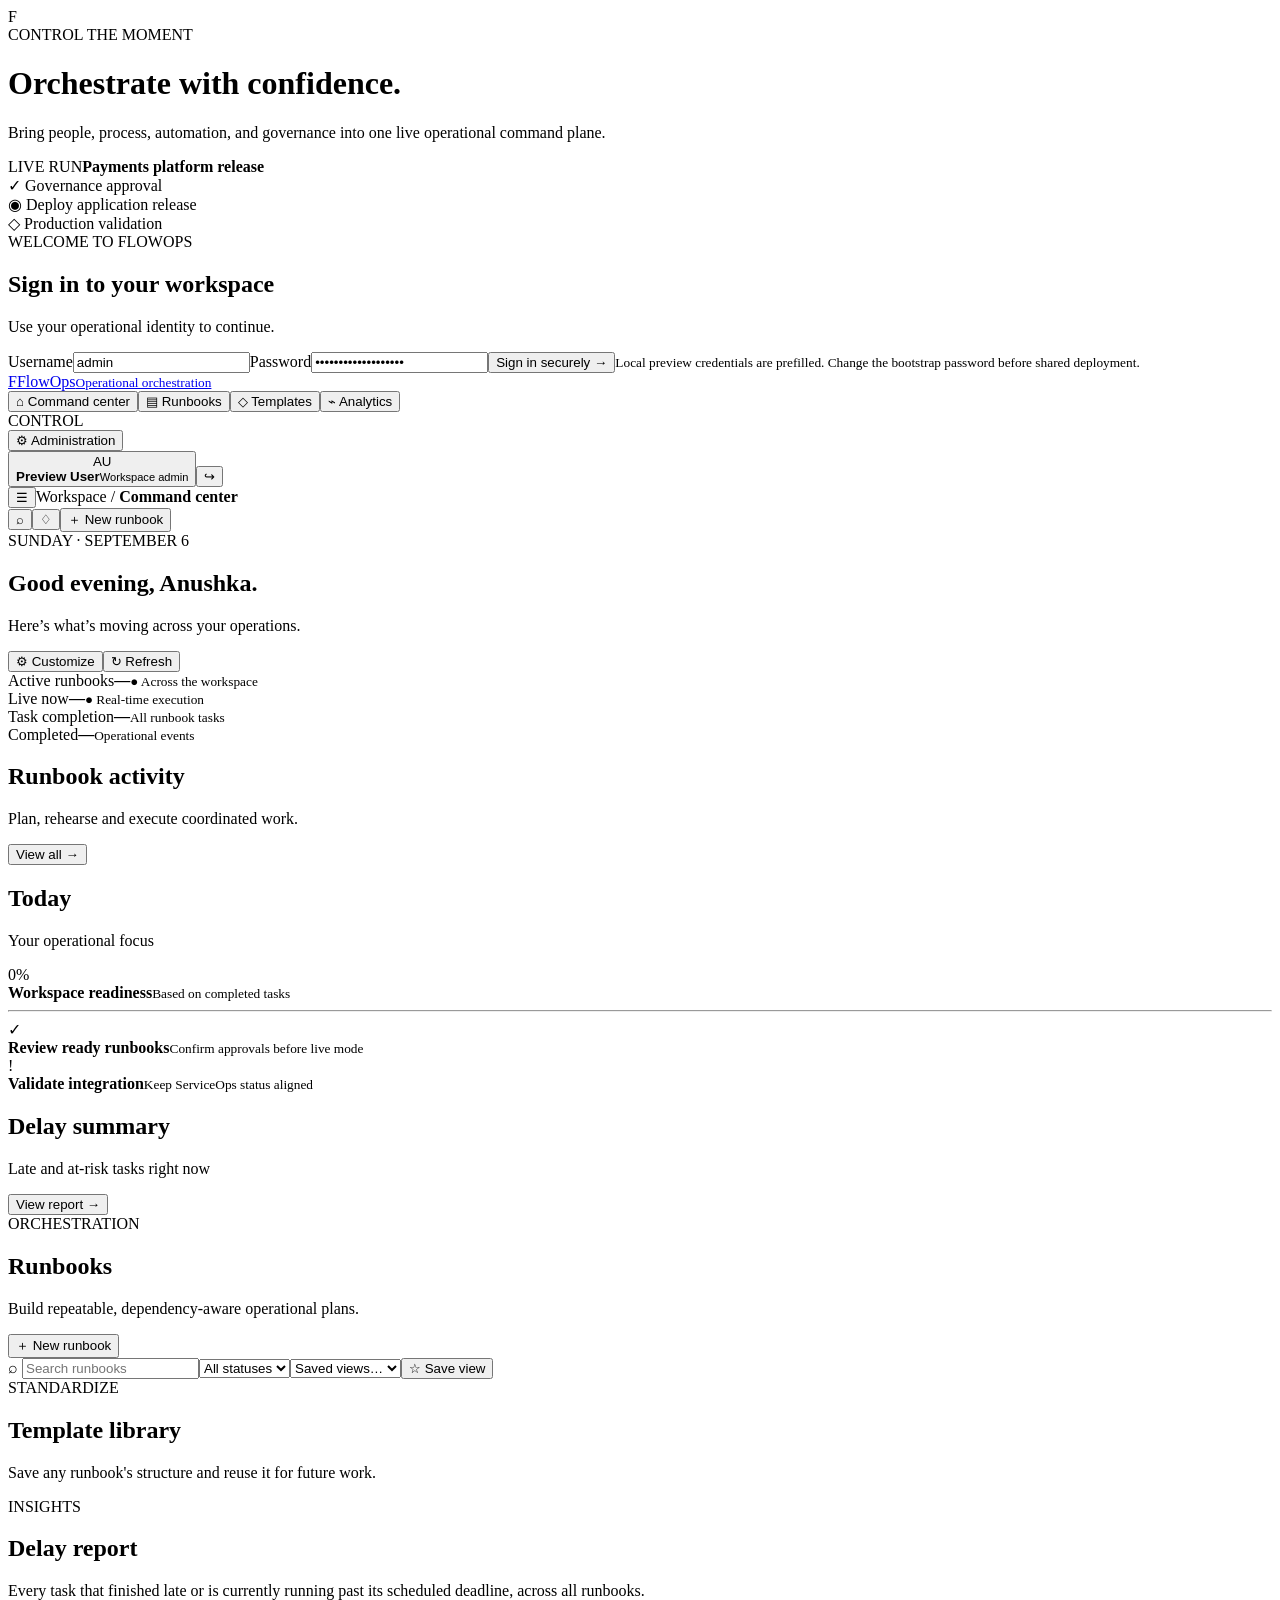
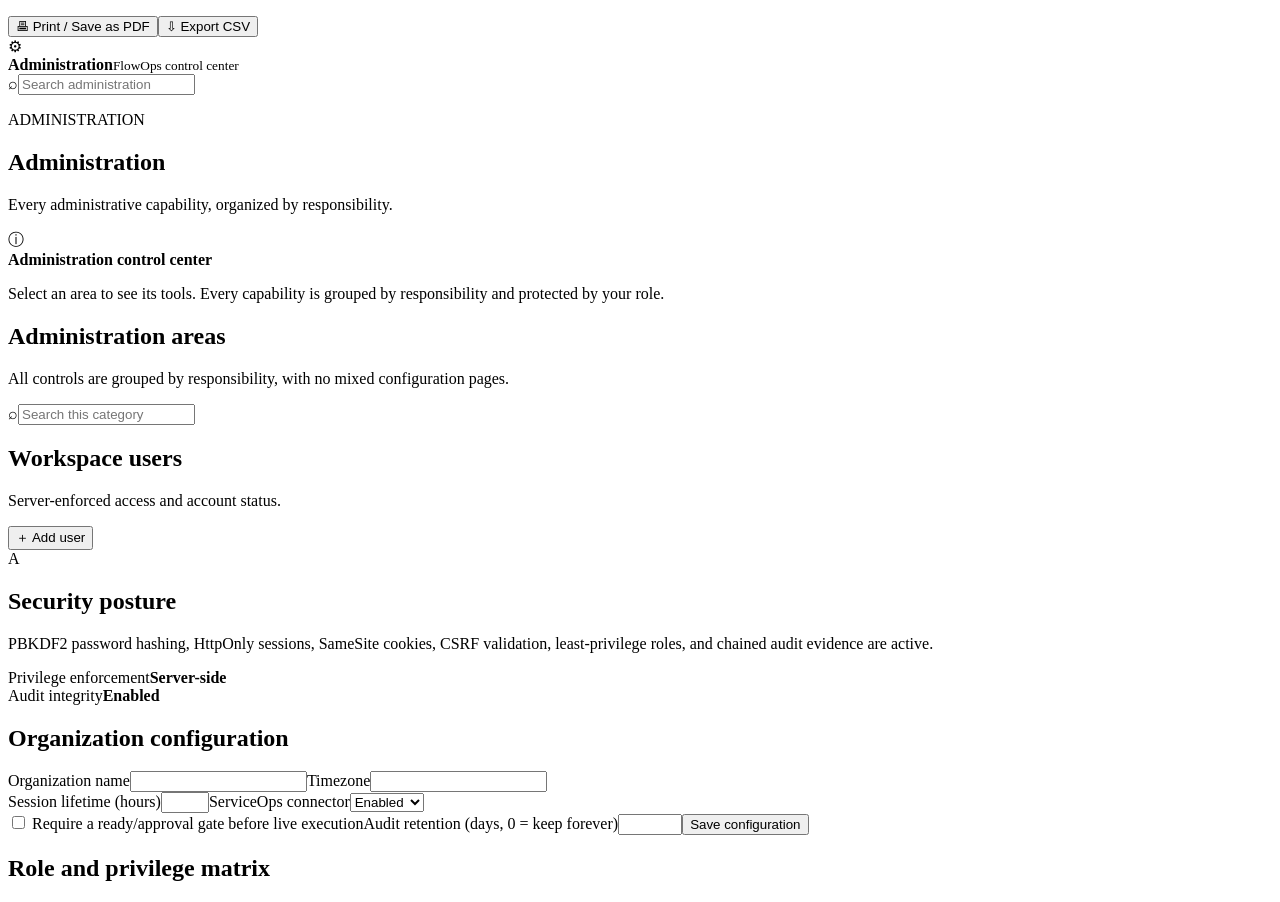
==== static/index.html @ 7324695f "Add i18n scaffolding (en/ja) for login, nav, and task actions New static/strings.js with a t()/apply" ====
<!doctype html><html lang="en"><head><meta charset="utf-8"><meta name="viewport" content="width=device-width,initial-scale=1"><title>FlowOps · Operational orchestration</title><link rel="stylesheet" href="/styles.css"></head>
<body><div id="loginScreen" class="login-screen"><div class="login-card"><div class="login-art"><span class="login-logo">F</span><div><span class="eyebrow light">CONTROL THE MOMENT</span><h1>Orchestrate with confidence.</h1><p>Bring people, process, automation, and governance into one live operational command plane.</p></div><div class="live-preview"><span>LIVE RUN</span><b>Payments platform release</b><div class="preview-line done">✓ Governance approval</div><div class="preview-line active">◉ Deploy application release</div><div class="preview-line">◇ Production validation</div></div></div><form id="loginForm"><span class="eyebrow">WELCOME TO FLOWOPS</span><h2>Sign in to your workspace</h2><p>Use your operational identity to continue.</p><label>Username<input name="username" autocomplete="username" value="admin" required></label><label>Password<input name="password" type="password" autocomplete="current-password" value="FlowOps!Preview2026" required></label><button class="primary login-button">Sign in securely →</button><small class="login-help">Local preview credentials are prefilled. Change the bootstrap password before shared deployment.</small></form></div></div><div class="shell app-hidden">
<aside><a class="brand" href="#"><span class="brandmark">F</span><span>FlowOps<small id="workspaceName">Operational orchestration</small></span></a><nav><button class="nav active" data-view="home">⌂ <span>Command center</span></button><button class="nav" data-view="runbooks">▤ <span>Runbooks</span></button><button class="nav" data-view="templates">◇ <span>Templates</span></button><button class="nav" data-view="analytics">⌁ <span>Analytics</span></button><div class="navlabel admin-only">CONTROL</div><button class="nav admin-only" data-view="admin">⚙ <span>Administration</span></button></nav><div class="profile" id="profile"><button id="openProfile" class="profile-open" title="Edit profile" aria-label="Edit profile"><div class="avatar">AU</div><div><strong>Preview User</strong><small>Workspace admin</small></div></button><button id="logout" title="Sign out" aria-label="Sign out">↪</button></div><div class="sidebar-version" id="sidebarVersion"></div></aside>
<main><header><div><button id="menu" aria-label="Toggle menu">☰</button><span class="crumb">Workspace / <b id="crumb">Command center</b></span></div><div class="header-actions"><button class="icon" aria-label="Search" title="Search">⌕</button><button class="icon" aria-label="Notifications" title="Notifications">♢</button><button class="primary" id="newRunbook">＋ New runbook</button></div></header>
<section id="home" class="view active"><div class="welcome"><div><span class="eyebrow">SUNDAY · SEPTEMBER 6</span><h1>Good evening, Anushka.</h1><p>Here’s what’s moving across your operations.</p></div><div class="header-actions"><button class="secondary" id="customizeDashboard">⚙ Customize</button><button class="secondary" id="refresh">↻ Refresh</button></div></div><div class="metrics"><article><span>Active runbooks</span><strong id="mRunbooks">—</strong><small><b class="green">●</b> Across the workspace</small></article><article><span>Live now</span><strong id="mLive">—</strong><small><b class="pulse">●</b> Real-time execution</small></article><article><span>Task completion</span><strong id="mProgress">—</strong><small>All runbook tasks</small></article><article><span>Completed</span><strong id="mComplete">—</strong><small>Operational events</small></article></div><div class="grid" id="dashboardGrid"><article class="panel span2" id="widget-runbook_activity"><div class="panelhead"><div><h2>Runbook activity</h2><p>Plan, rehearse and execute coordinated work.</p></div><button class="link" data-view="runbooks">View all →</button></div><div id="runbookCards" class="runbook-list"></div></article><article class="panel" id="widget-today_readiness"><div class="panelhead"><div><h2>Today</h2><p>Your operational focus</p></div></div><div class="donut-wrap"><div class="donut"><span id="donutValue">0%</span></div><strong>Workspace readiness</strong><small>Based on completed tasks</small></div><hr><div class="minirow"><span class="miniicon purple">✓</span><div><b>Review ready runbooks</b><small>Confirm approvals before live mode</small></div></div><div class="minirow"><span class="miniicon orange">!</span><div><b>Validate integration</b><small>Keep ServiceOps status aligned</small></div></div></article><article class="panel" id="widget-delay_summary"><div class="panelhead"><div><h2>Delay summary</h2><p>Late and at-risk tasks right now</p></div><button class="link" data-view="analytics">View report →</button></div><div id="delaySummary"></div></article></div></section>
<dialog id="dashboardCustomizeModal"><form id="dashboardCustomizeForm"><div class="modalhead"><div><span class="eyebrow">COMMAND CENTER</span><h2>Customize dashboard</h2></div><button type="button" class="close-dashboard-customize" aria-label="Close">×</button></div><label class="toggle"><input type="checkbox" name="runbook_activity"> Runbook activity</label><label class="toggle"><input type="checkbox" name="today_readiness"> Today</label><label class="toggle"><input type="checkbox" name="delay_summary"> Delay summary</label><div class="modalactions"><button type="button" class="secondary close-dashboard-customize">Cancel</button><button class="primary">Save</button></div></form></dialog>
<section id="runbooks" class="view"><div class="pagehead"><div><span class="eyebrow">ORCHESTRATION</span><h1>Runbooks</h1><p>Build repeatable, dependency-aware operational plans.</p></div><button class="primary new-trigger">＋ New runbook</button></div><div class="toolbar"><label>⌕ <input id="search" placeholder="Search runbooks"></label><select id="statusFilter"><option value="">All statuses</option><option>draft</option><option>ready</option><option>live</option><option>paused</option><option>complete</option></select><select id="savedViewSelect"><option value="">Saved views…</option></select><button class="secondary" id="saveViewBtn" title="Save current search and status filter as a view">☆ Save view</button></div><div id="runbookTable" class="table"></div></section>
<section id="detail" class="view"><div id="detailContent"></div></section>
<section id="templates" class="view"><div class="pagehead"><div><span class="eyebrow">STANDARDIZE</span><h1>Template library</h1><p>Save any runbook's structure and reuse it for future work.</p></div></div><div id="templateGrid" class="templategrid"></div></section>
<section id="analytics" class="view"><div class="pagehead"><div><span class="eyebrow">INSIGHTS</span><h1>Delay report</h1><p>Every task that finished late or is currently running past its scheduled deadline, across all runbooks.</p></div><div class="header-actions"><button class="secondary" id="printDelayReport">🖶 Print / Save as PDF</button><button class="secondary" id="exportDelayReportCsv">⇩ Export CSV</button></div></div><div id="delayReportTable"></div></section>
<section id="admin" class="view"><div class="admin-console"><aside class="admin-sidenav"><div class="admin-sidenav-head"><span class="admin-sidenav-icon">⚙</span><div><strong>Administration</strong><small>FlowOps control center</small></div></div><label class="admin-search"><span aria-hidden="true">⌕</span><input type="search" id="adminSearchInput" placeholder="Search administration"></label><nav class="admin-cat-nav" id="adminCatNav"></nav></aside><div class="admin-main"><div id="adminLanding"><p class="eyebrow" id="adminEyebrow">ADMINISTRATION</p><h1 id="adminHeading">Administration</h1><p id="adminSub">Every administrative capability, organized by responsibility.</p><nav class="admin-breadcrumb app-hidden" id="adminBreadcrumb"></nav><div class="admin-info-banner" id="adminScopeBanner"><span aria-hidden="true">ⓘ</span><div><strong>Administration control center</strong><p>Select an area to see its tools. Every capability is grouped by responsibility and protected by your role.</p></div></div><section class="admin-cat-grid-wrap" id="adminCatListWrap"><header><h2>Administration areas</h2><p>All controls are grouped by responsibility, with no mixed configuration pages.</p></header><div class="admin-cat-grid" id="adminCatList"></div></section><label class="admin-search admin-quick-find app-hidden" id="adminQuickFindWrap"><span aria-hidden="true">⌕</span><input type="search" id="adminQuickFind" placeholder="Search this category"></label><div class="admin-tool-grid app-hidden" id="adminToolGrid"></div></div><div id="adminPanesWrap" class="app-hidden"><nav class="admin-breadcrumb" id="adminToolBreadcrumb"></nav><div id="adminUsers" class="admin-pane"><div class="admin-grid"><article class="panel"><div class="panelhead"><div><h2>Workspace users</h2><p>Server-enforced access and account status.</p></div><button class="primary" id="showUserForm">＋ Add user</button></div><div id="usersTable" class="user-table"></div></article><article class="panel security-card"><span class="security-score">A</span><h2>Security posture</h2><p>PBKDF2 password hashing, HttpOnly sessions, SameSite cookies, CSRF validation, least-privilege roles, and chained audit evidence are active.</p><div class="kv"><span>Privilege enforcement</span><b class="green">Server-side</b></div><div class="kv"><span>Audit integrity</span><b class="green">Enabled</b></div></article></div></div><div id="adminSettings" class="admin-pane"><div class="admin-grid"><form id="settingsForm" class="panel settings-form"><h2>Organization configuration</h2><div class="formgrid"><label>Organization name<input name="workspace_name"></label><label>Timezone<input name="timezone"></label></div><div class="formgrid"><label>Session lifetime (hours)<input name="session_hours" type="number" min="1" max="24"></label><label>ServiceOps connector<select name="serviceops_enabled"><option value="true">Enabled</option><option value="false">Disabled</option></select></label></div><label class="toggle"><input name="require_approval" type="checkbox"> Require a ready/approval gate before live execution</label><label>Audit retention (days, 0 = keep forever)<input name="audit_retention_days" type="number" min="0" max="3650"></label><button class="primary">Save configuration</button></form><div id="deliveryStatus"></div></div></div><div id="adminRoles" class="admin-pane"><div class="panel"><h2>Role and privilege matrix</h2><div id="roleMatrix" class="role-matrix"></div></div></div><div id="adminConnections" class="admin-pane"><div id="connectionAdmin"></div></div><div id="adminSessions" class="admin-pane"><div id="sessionAdmin" class="panel"></div></div><div id="adminApiTokens" class="admin-pane"><div id="apiTokenAdmin"></div></div><div id="adminWebhooks" class="admin-pane"><div id="webhookAdmin"></div></div><div id="adminScopedRoles" class="admin-pane"><div id="scopedRoleAdmin"></div></div><div id="adminCentralTeams" class="admin-pane"><div id="centralTeamAdmin"></div></div><div id="adminCustomFields" class="admin-pane"><div id="customFieldAdmin"></div></div><div id="adminAudit" class="admin-pane"><div id="auditAdmin" class="panel"></div></div><div id="adminHealth" class="admin-pane"><div id="healthAdmin" class="panel"></div></div><div id="adminBackups" class="admin-pane"><div id="backupAdmin" class="panel"></div></div></div></div></div></section>
</main></div><dialog id="profileModal"><div class="modalhead"><div><span class="eyebrow">MY ACCOUNT</span><h2>Profile</h2></div><button type="button" class="close-profile" aria-label="Close">×</button></div>
<div class="profile-tabs"><button class="profile-tab active" data-ptab="details">Details</button><button class="profile-tab" data-ptab="password">Password</button><button class="profile-tab" data-ptab="privacy">Privacy</button></div>
<div id="profileTabDetails" class="profile-pane active">
<div class="profile-avatar-row"><img id="profileAvatarPreview" class="profile-avatar-preview" alt=""><div><label class="secondary avatar-upload-btn">Change picture<input type="file" id="avatarFile" accept="image/png,image/jpeg" hidden></label><small class="muted">PNG or JPEG, up to 5 MB.</small></div></div>
<form id="profileForm"><div class="formgrid"><label>Display name<input name="display_name" maxlength="120" required></label><label>Email<input name="email" type="email" maxlength="180"></label></div><div class="formgrid"><label>Title<input name="title" maxlength="120" placeholder="e.g. Release Manager"></label><label>Timezone<input name="timezone" maxlength="80" placeholder="e.g. Asia/Tokyo"></label></div><label>Date format<select name="date_format"><option value="system">System default</option><option value="day_first">Day first (31/12/2026)</option><option value="month_first">Month first (12/31/2026)</option></select></label><label>Language<select name="locale"><option value="en">English</option><option value="ja">日本語 (Japanese)</option></select></label><div class="modalactions"><span></span><button class="primary">Save changes</button></div></form>
</div>
<div id="profileTabPassword" class="profile-pane">
<form id="passwordForm"><label>Current password<input name="current_password" type="password" autocomplete="current-password" required></label><label>New password<input name="new_password" type="password" minlength="12" autocomplete="new-password" required></label><small class="muted">At least 12 characters. Changing your password signs out any other active sessions for your account.</small><div class="modalactions"><span></span><button class="primary">Change password</button></div></form>
</div>
<div id="profileTabPrivacy" class="profile-pane">
<p class="muted">Download a copy of your profile, sign-in and activity history, and assigned task history as JSON.</p><button class="secondary" id="exportMyData">⇩ Download my data</button>
</div>
</dialog>
<dialog id="userModal"><form id="userForm"><div class="modalhead"><div><span class="eyebrow">IDENTITY & ACCESS</span><h2>Add workspace user</h2></div><button type="button" class="close-user" aria-label="Close">×</button></div><div class="formgrid"><label>Username<input name="username" required></label><label>Display name<input name="display_name" required></label></div><label>Email<input name="email" type="email"></label><div class="formgrid"><label>Role<select name="role"><option>Viewer</option><option>Operator</option><option>Runbook Manager</option><option>Administrator</option></select></label><label>Team<input name="team"></label></div><label>Temporary password<input name="password" type="password" minlength="12" required></label><div class="modalactions"><button type="button" class="secondary close-user">Cancel</button><button class="primary">Create user</button></div></form></dialog>
<dialog id="runbookModal"><form id="runbookForm"><div class="modalhead"><div><span class="eyebrow">NEW OPERATION</span><h2>Create a runbook</h2></div><button type="button" class="close" aria-label="Close">×</button></div><label>Name<input name="name" required maxlength="160" placeholder="e.g. Core banking release"></label><label>Description<textarea name="description" rows="3" placeholder="What outcome will this runbook coordinate?"></textarea></label><div class="formgrid"><label>Owner<input name="owner" placeholder="Team or owner"></label><label>Scheduled start<input name="scheduled_at" type="datetime-local"></label></div><label>ServiceOps ticket <span>Optional</span><input name="serviceops_ticket" placeholder="CHG0001234"></label><div class="formgrid"><label>Folder <span>Optional</span><select name="folder_id"><option value="">No folder</option></select></label><label>Runbook type <span>Optional</span><select name="runbook_type_id"><option value="">No type</option></select></label></div><div class="modalactions"><button type="button" class="secondary close">Cancel</button><button class="primary">Create runbook</button></div></form></dialog>
<dialog id="taskModal"><form id="taskForm"><div class="modalhead"><div><span class="eyebrow">ADD WORK</span><h2>Add a task</h2></div><button type="button" class="close-task" aria-label="Close">×</button></div><input type="hidden" name="runbook_id"><label>Task title<input name="title" required placeholder="Describe a clear action"></label><div class="formgrid"><label>Stream<input name="stream" value="General"></label><label>Duration (minutes)<input name="duration" type="number" min="1" value="15"></label></div><label>Owner<input name="owner" placeholder="Person or team"></label><label>Depends on <span>Optional, select multiple</span><select name="depends_on" multiple size="4"></select></label><div class="modalactions"><button type="button" class="secondary close-task">Cancel</button><button class="primary">Add task</button></div></form></dialog><div id="toast" role="status"></div><script src="/strings.js"></script><script src="/app.js"></script></body></html>
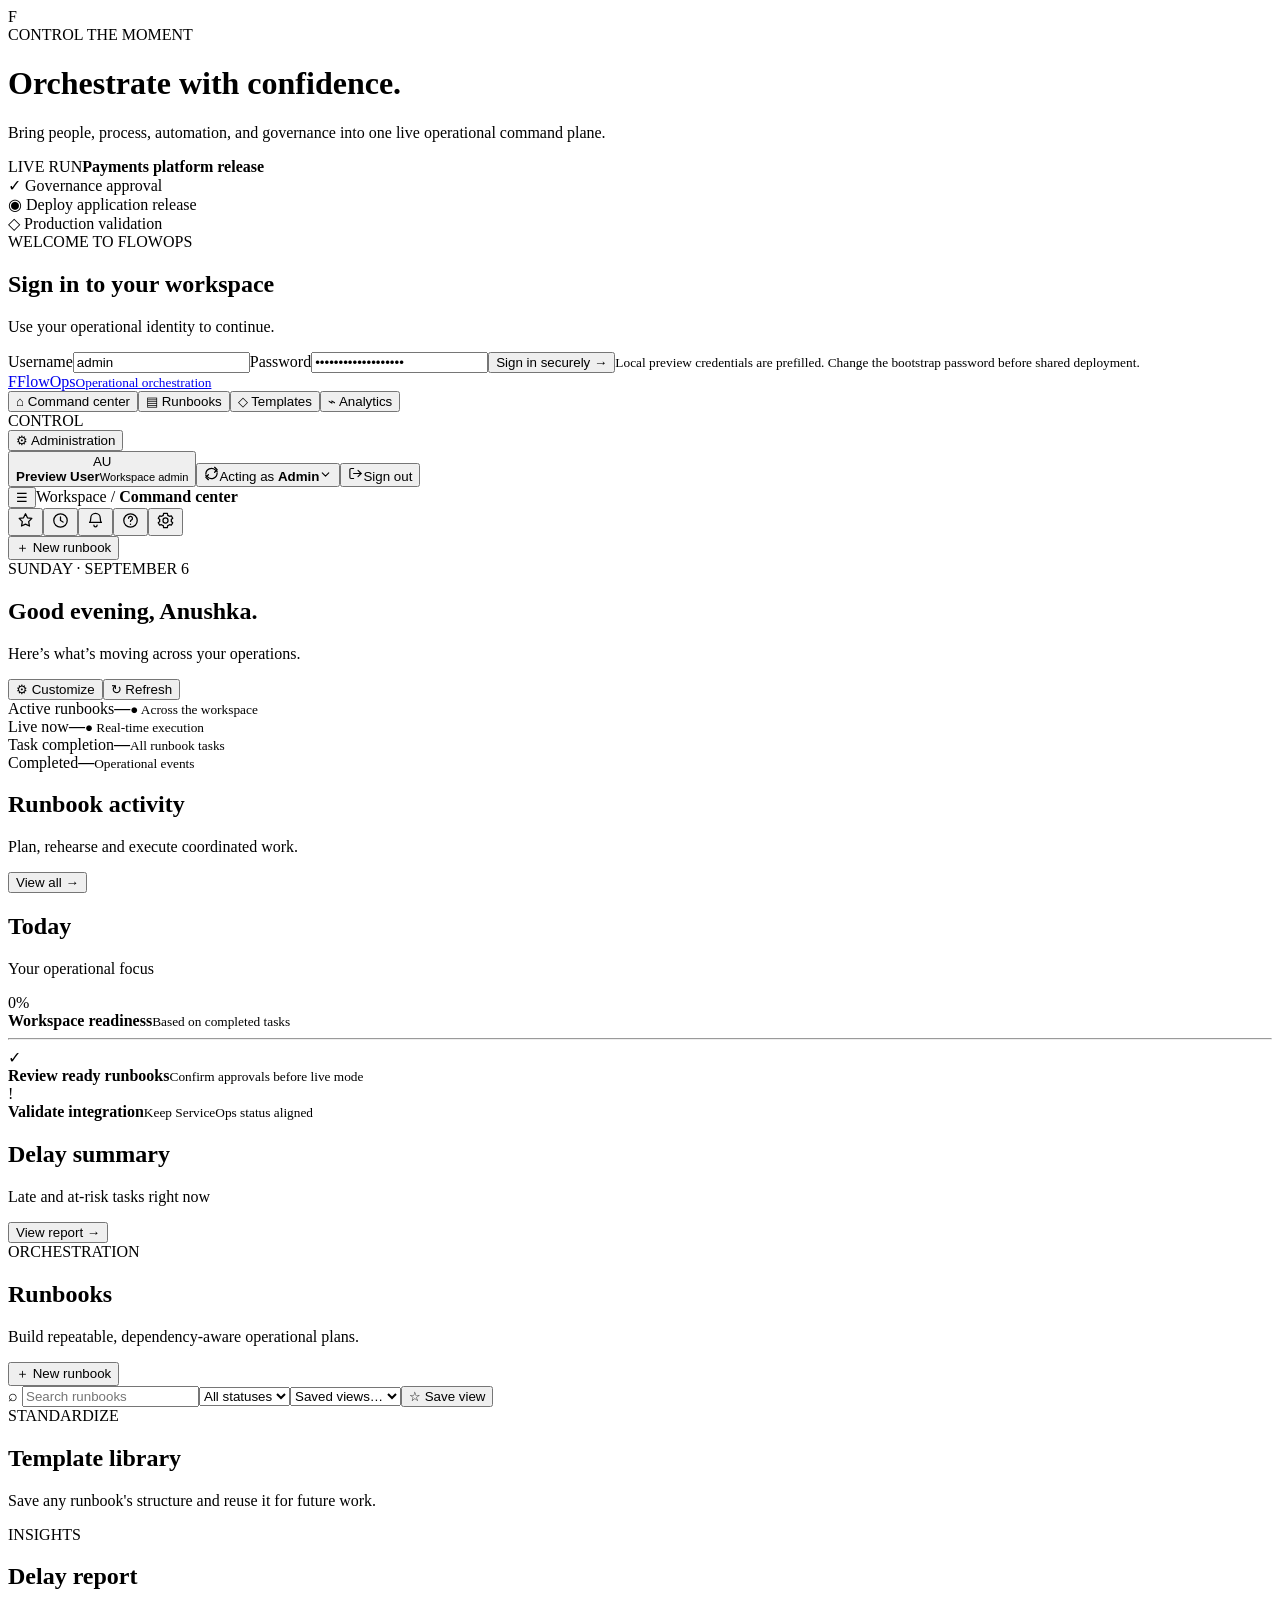
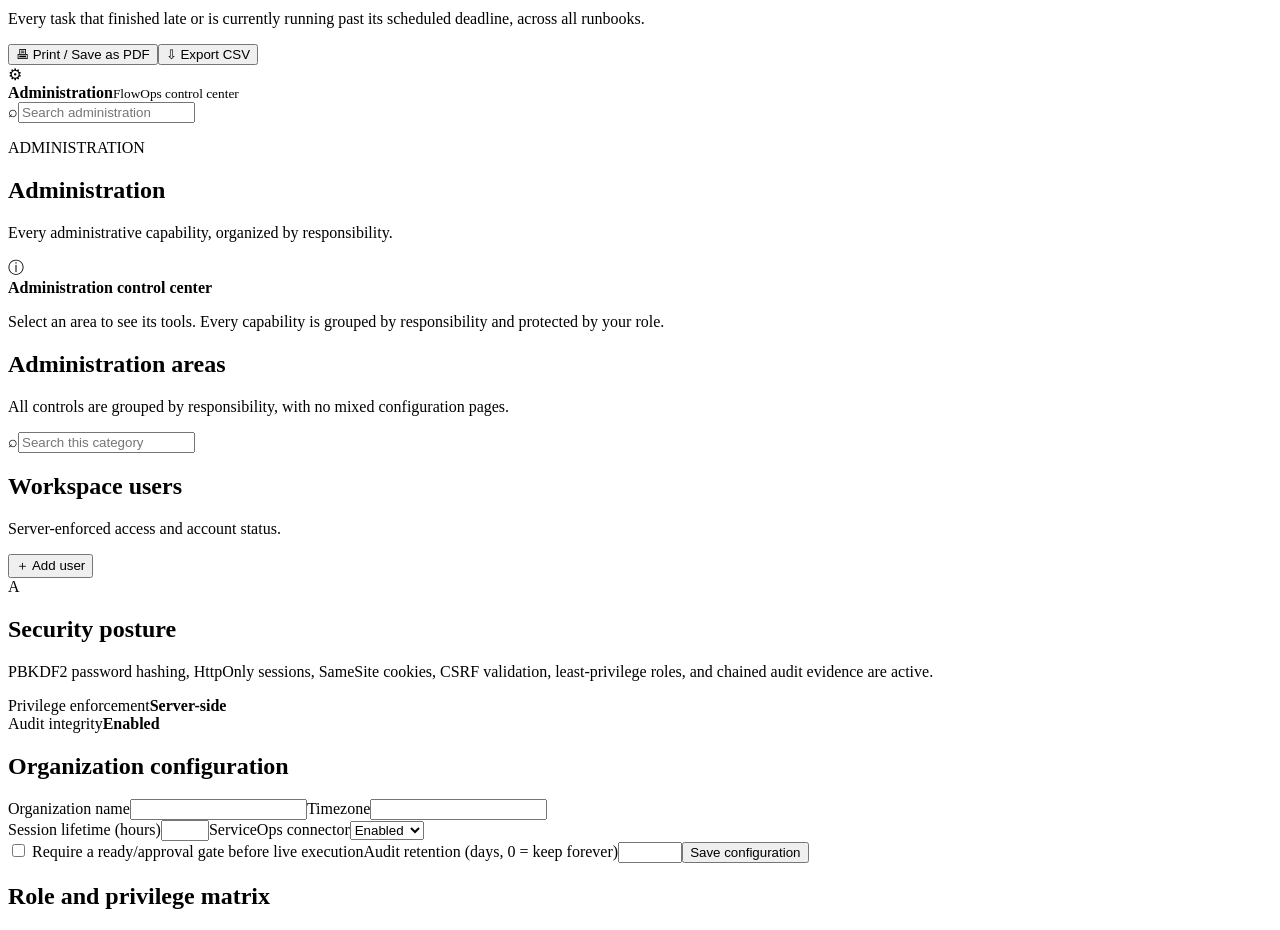
==== commit 6e94c9b4: "Match Cutover reference UI: topbar icons, sidebar profile card, execution-plan filter rail Header: r" ====
--- a/static/index.html
+++ b/static/index.html
@@ -1,7 +1,7 @@
 <!doctype html><html lang="en"><head><meta charset="utf-8"><meta name="viewport" content="width=device-width,initial-scale=1"><title>FlowOps · Operational orchestration</title><link rel="stylesheet" href="/styles.css"></head>
 <body><div id="loginScreen" class="login-screen"><div class="login-card"><div class="login-art"><span class="login-logo">F</span><div><span class="eyebrow light">CONTROL THE MOMENT</span><h1>Orchestrate with confidence.</h1><p>Bring people, process, automation, and governance into one live operational command plane.</p></div><div class="live-preview"><span>LIVE RUN</span><b>Payments platform release</b><div class="preview-line done">✓ Governance approval</div><div class="preview-line active">◉ Deploy application release</div><div class="preview-line">◇ Production validation</div></div></div><form id="loginForm"><span class="eyebrow">WELCOME TO FLOWOPS</span><h2>Sign in to your workspace</h2><p>Use your operational identity to continue.</p><label>Username<input name="username" autocomplete="username" value="admin" required></label><label>Password<input name="password" type="password" autocomplete="current-password" value="FlowOps!Preview2026" required></label><button class="primary login-button">Sign in securely →</button><small class="login-help">Local preview credentials are prefilled. Change the bootstrap password before shared deployment.</small></form></div></div><div class="shell app-hidden">
-<aside><a class="brand" href="#"><span class="brandmark">F</span><span>FlowOps<small id="workspaceName">Operational orchestration</small></span></a><nav><button class="nav active" data-view="home">⌂ <span>Command center</span></button><button class="nav" data-view="runbooks">▤ <span>Runbooks</span></button><button class="nav" data-view="templates">◇ <span>Templates</span></button><button class="nav" data-view="analytics">⌁ <span>Analytics</span></button><div class="navlabel admin-only">CONTROL</div><button class="nav admin-only" data-view="admin">⚙ <span>Administration</span></button></nav><div class="profile" id="profile"><button id="openProfile" class="profile-open" title="Edit profile" aria-label="Edit profile"><div class="avatar">AU</div><div><strong>Preview User</strong><small>Workspace admin</small></div></button><button id="logout" title="Sign out" aria-label="Sign out">↪</button></div><div class="sidebar-version" id="sidebarVersion"></div></aside>
-<main><header><div><button id="menu" aria-label="Toggle menu">☰</button><span class="crumb">Workspace / <b id="crumb">Command center</b></span></div><div class="header-actions"><button class="icon" aria-label="Search" title="Search">⌕</button><button class="icon" aria-label="Notifications" title="Notifications">♢</button><button class="primary" id="newRunbook">＋ New runbook</button></div></header>
+<aside><a class="brand" href="#"><span class="brandmark">F</span><span>FlowOps<small id="workspaceName">Operational orchestration</small></span></a><nav><button class="nav active" data-view="home">⌂ <span>Command center</span></button><button class="nav" data-view="runbooks">▤ <span>Runbooks</span></button><button class="nav" data-view="templates">◇ <span>Templates</span></button><button class="nav" data-view="analytics">⌁ <span>Analytics</span></button><div class="navlabel admin-only">CONTROL</div><button class="nav admin-only" data-view="admin">⚙ <span>Administration</span></button></nav><div class="profile" id="profile"><button id="openProfile" class="profile-open" title="Edit profile" aria-label="Edit profile"><div class="avatar">AU</div><div><strong>Preview User</strong><small>Workspace admin</small></div></button><button id="actingAs" class="acting-as-pill" type="button"><svg viewBox="0 0 24 24" width="15" height="15" fill="none" stroke="currentColor" stroke-width="2" stroke-linecap="round" stroke-linejoin="round"><path d="M17 2.1l4 4-4 4"/><path d="M3 12.9a9 9 0 0 1 15-6.7l3 2.7"/><path d="M7 21.9l-4-4 4-4"/><path d="M21 11.1a9 9 0 0 1-15 6.7l-3-2.7"/></svg><span>Acting as <b id="actingAsRole">Admin</b></span><svg class="acting-as-chevron" viewBox="0 0 24 24" width="13" height="13" fill="none" stroke="currentColor" stroke-width="2" stroke-linecap="round" stroke-linejoin="round"><path d="M6 9l6 6 6-6"/></svg></button><button id="logout" class="signout-btn" type="button"><svg viewBox="0 0 24 24" width="15" height="15" fill="none" stroke="currentColor" stroke-width="1.8" stroke-linecap="round" stroke-linejoin="round"><path d="M16 17l5-5-5-5"/><path d="M21 12H9"/><path d="M9 4H5a2 2 0 0 0-2 2v12a2 2 0 0 0 2 2h4"/></svg><span>Sign out</span></button></div><div class="sidebar-version" id="sidebarVersion"></div></aside>
+<main><header><div><button id="menu" aria-label="Toggle menu">☰</button><span class="crumb">Workspace / <b id="crumb">Command center</b></span></div><div class="header-actions"><div class="topbar-icons"><button class="ticon" id="favoritesBtn" aria-label="Favorites" title="Favorites"><svg viewBox="0 0 24 24" width="19" height="19" fill="none" stroke="currentColor" stroke-width="1.6" stroke-linejoin="round"><path d="M12 3.5l2.47 5.13 5.53.74-4 3.99 1 5.64L12 16.6l-5 2.4 1-5.64-4-3.99 5.53-.74z"/></svg></button><button class="ticon" id="recentBtn" aria-label="Recently viewed" title="Recently viewed"><svg viewBox="0 0 24 24" width="19" height="19" fill="none" stroke="currentColor" stroke-width="1.6" stroke-linecap="round"><circle cx="12" cy="12" r="8.5"/><path d="M12 7.5V12l3.2 2"/></svg></button><button class="ticon" id="notifBell" aria-label="Notifications" title="Notifications" aria-haspopup="true"><svg viewBox="0 0 24 24" width="19" height="19" fill="none" stroke="currentColor" stroke-width="1.6" stroke-linecap="round" stroke-linejoin="round"><path d="M6 9a6 6 0 1 1 12 0c0 4 1.5 5.5 1.5 5.5h-15S6 13 6 9z"/><path d="M10 18a2 2 0 0 0 4 0"/></svg></button><button class="ticon" id="helpBtn" aria-label="Help" title="Help"><svg viewBox="0 0 24 24" width="19" height="19" fill="none" stroke="currentColor" stroke-width="1.6"><circle cx="12" cy="12" r="8.5"/><path d="M9.5 9.3a2.5 2.5 0 1 1 3.5 2.3c-.8.4-1 .8-1 1.6" stroke-linecap="round" stroke-linejoin="round"/><circle cx="12" cy="16.7" r=".9" fill="currentColor" stroke="none"/></svg></button><button class="ticon" id="settingsShortcut" aria-label="Settings" title="Settings"><svg viewBox="0 0 24 24" width="19" height="19" fill="none" stroke="currentColor" stroke-width="1.6" stroke-linejoin="round"><path d="M12 15.2a3.2 3.2 0 1 0 0-6.4 3.2 3.2 0 0 0 0 6.4z"/><path d="M19.4 12a7.4 7.4 0 0 0-.13-1.36l1.86-1.45-1.8-3.12-2.19.74a7.5 7.5 0 0 0-2.36-1.36L14.4 3H9.6l-.38 2.45a7.5 7.5 0 0 0-2.36 1.36l-2.19-.74-1.8 3.12L4.73 10.64A7.4 7.4 0 0 0 4.6 12c0 .46.05.92.13 1.36l-1.86 1.45 1.8 3.12 2.19-.74a7.5 7.5 0 0 0 2.36 1.36L9.6 21h4.8l.38-2.45a7.5 7.5 0 0 0 2.36-1.36l2.19.74 1.8-3.12-1.86-1.45c.08-.44.13-.9.13-1.36z"/></svg></button></div><button class="primary" id="newRunbook">＋ New runbook</button></div></header>
 <section id="home" class="view active"><div class="welcome"><div><span class="eyebrow">SUNDAY · SEPTEMBER 6</span><h1>Good evening, Anushka.</h1><p>Here’s what’s moving across your operations.</p></div><div class="header-actions"><button class="secondary" id="customizeDashboard">⚙ Customize</button><button class="secondary" id="refresh">↻ Refresh</button></div></div><div class="metrics"><article><span>Active runbooks</span><strong id="mRunbooks">—</strong><small><b class="green">●</b> Across the workspace</small></article><article><span>Live now</span><strong id="mLive">—</strong><small><b class="pulse">●</b> Real-time execution</small></article><article><span>Task completion</span><strong id="mProgress">—</strong><small>All runbook tasks</small></article><article><span>Completed</span><strong id="mComplete">—</strong><small>Operational events</small></article></div><div class="grid" id="dashboardGrid"><article class="panel span2" id="widget-runbook_activity"><div class="panelhead"><div><h2>Runbook activity</h2><p>Plan, rehearse and execute coordinated work.</p></div><button class="link" data-view="runbooks">View all →</button></div><div id="runbookCards" class="runbook-list"></div></article><article class="panel" id="widget-today_readiness"><div class="panelhead"><div><h2>Today</h2><p>Your operational focus</p></div></div><div class="donut-wrap"><div class="donut"><span id="donutValue">0%</span></div><strong>Workspace readiness</strong><small>Based on completed tasks</small></div><hr><div class="minirow"><span class="miniicon purple">✓</span><div><b>Review ready runbooks</b><small>Confirm approvals before live mode</small></div></div><div class="minirow"><span class="miniicon orange">!</span><div><b>Validate integration</b><small>Keep ServiceOps status aligned</small></div></div></article><article class="panel" id="widget-delay_summary"><div class="panelhead"><div><h2>Delay summary</h2><p>Late and at-risk tasks right now</p></div><button class="link" data-view="analytics">View report →</button></div><div id="delaySummary"></div></article></div></section>
 <dialog id="dashboardCustomizeModal"><form id="dashboardCustomizeForm"><div class="modalhead"><div><span class="eyebrow">COMMAND CENTER</span><h2>Customize dashboard</h2></div><button type="button" class="close-dashboard-customize" aria-label="Close">×</button></div><label class="toggle"><input type="checkbox" name="runbook_activity"> Runbook activity</label><label class="toggle"><input type="checkbox" name="today_readiness"> Today</label><label class="toggle"><input type="checkbox" name="delay_summary"> Delay summary</label><div class="modalactions"><button type="button" class="secondary close-dashboard-customize">Cancel</button><button class="primary">Save</button></div></form></dialog>
 <section id="runbooks" class="view"><div class="pagehead"><div><span class="eyebrow">ORCHESTRATION</span><h1>Runbooks</h1><p>Build repeatable, dependency-aware operational plans.</p></div><button class="primary new-trigger">＋ New runbook</button></div><div class="toolbar"><label>⌕ <input id="search" placeholder="Search runbooks"></label><select id="statusFilter"><option value="">All statuses</option><option>draft</option><option>ready</option><option>live</option><option>paused</option><option>complete</option></select><select id="savedViewSelect"><option value="">Saved views…</option></select><button class="secondary" id="saveViewBtn" title="Save current search and status filter as a view">☆ Save view</button></div><div id="runbookTable" class="table"></div></section>
@@ -20,8 +20,9 @@
 </div>
 <div id="profileTabPrivacy" class="profile-pane">
 <p class="muted">Download a copy of your profile, sign-in and activity history, and assigned task history as JSON.</p><button class="secondary" id="exportMyData">⇩ Download my data</button>
+<hr><p class="muted">Get a browser notification when a task is assigned to you, even when FlowOps isn't open.</p><button class="secondary" id="enablePush">🔔 Enable push notifications</button>
 </div>
 </dialog>
 <dialog id="userModal"><form id="userForm"><div class="modalhead"><div><span class="eyebrow">IDENTITY & ACCESS</span><h2>Add workspace user</h2></div><button type="button" class="close-user" aria-label="Close">×</button></div><div class="formgrid"><label>Username<input name="username" required></label><label>Display name<input name="display_name" required></label></div><label>Email<input name="email" type="email"></label><div class="formgrid"><label>Role<select name="role"><option>Viewer</option><option>Operator</option><option>Runbook Manager</option><option>Administrator</option></select></label><label>Team<input name="team"></label></div><label>Temporary password<input name="password" type="password" minlength="12" required></label><div class="modalactions"><button type="button" class="secondary close-user">Cancel</button><button class="primary">Create user</button></div></form></dialog>
 <dialog id="runbookModal"><form id="runbookForm"><div class="modalhead"><div><span class="eyebrow">NEW OPERATION</span><h2>Create a runbook</h2></div><button type="button" class="close" aria-label="Close">×</button></div><label>Name<input name="name" required maxlength="160" placeholder="e.g. Core banking release"></label><label>Description<textarea name="description" rows="3" placeholder="What outcome will this runbook coordinate?"></textarea></label><div class="formgrid"><label>Owner<input name="owner" placeholder="Team or owner"></label><label>Scheduled start<input name="scheduled_at" type="datetime-local"></label></div><label>ServiceOps ticket <span>Optional</span><input name="serviceops_ticket" placeholder="CHG0001234"></label><div class="formgrid"><label>Folder <span>Optional</span><select name="folder_id"><option value="">No folder</option></select></label><label>Runbook type <span>Optional</span><select name="runbook_type_id"><option value="">No type</option></select></label></div><div class="modalactions"><button type="button" class="secondary close">Cancel</button><button class="primary">Create runbook</button></div></form></dialog>
-<dialog id="taskModal"><form id="taskForm"><div class="modalhead"><div><span class="eyebrow">ADD WORK</span><h2>Add a task</h2></div><button type="button" class="close-task" aria-label="Close">×</button></div><input type="hidden" name="runbook_id"><label>Task title<input name="title" required placeholder="Describe a clear action"></label><div class="formgrid"><label>Stream<input name="stream" value="General"></label><label>Duration (minutes)<input name="duration" type="number" min="1" value="15"></label></div><label>Owner<input name="owner" placeholder="Person or team"></label><label>Depends on <span>Optional, select multiple</span><select name="depends_on" multiple size="4"></select></label><div class="modalactions"><button type="button" class="secondary close-task">Cancel</button><button class="primary">Add task</button></div></form></dialog><div id="toast" role="status"></div><script src="/strings.js"></script><script src="/app.js"></script></body></html>
+<dialog id="taskModal"><form id="taskForm"><div class="modalhead"><div><span class="eyebrow">ADD WORK</span><h2>Add a task</h2></div><button type="button" class="close-task" aria-label="Close">×</button></div><input type="hidden" name="runbook_id"><label>Task title<input name="title" required placeholder="Describe a clear action"></label><div class="formgrid"><label>Stream<input name="stream" value="General"></label><label>Duration (minutes)<input name="duration" type="number" min="1" value="15"></label></div><label>Owner<input name="owner" placeholder="Person or team"></label><label>Depends on <span>Optional, select multiple</span><select name="depends_on" multiple size="4"></select></label><label>If multiple dependencies <span>Only matters with 2+ selected above</span><select name="dependency_logic"><option value="and">AND — wait for ALL of them</option><option value="or">OR — start once ANY ONE finishes</option></select></label><div class="modalactions"><button type="button" class="secondary close-task">Cancel</button><button class="primary">Add task</button></div></form></dialog><div id="toast" role="status"></div><script src="/strings.js"></script><script src="/app.js"></script></body></html>
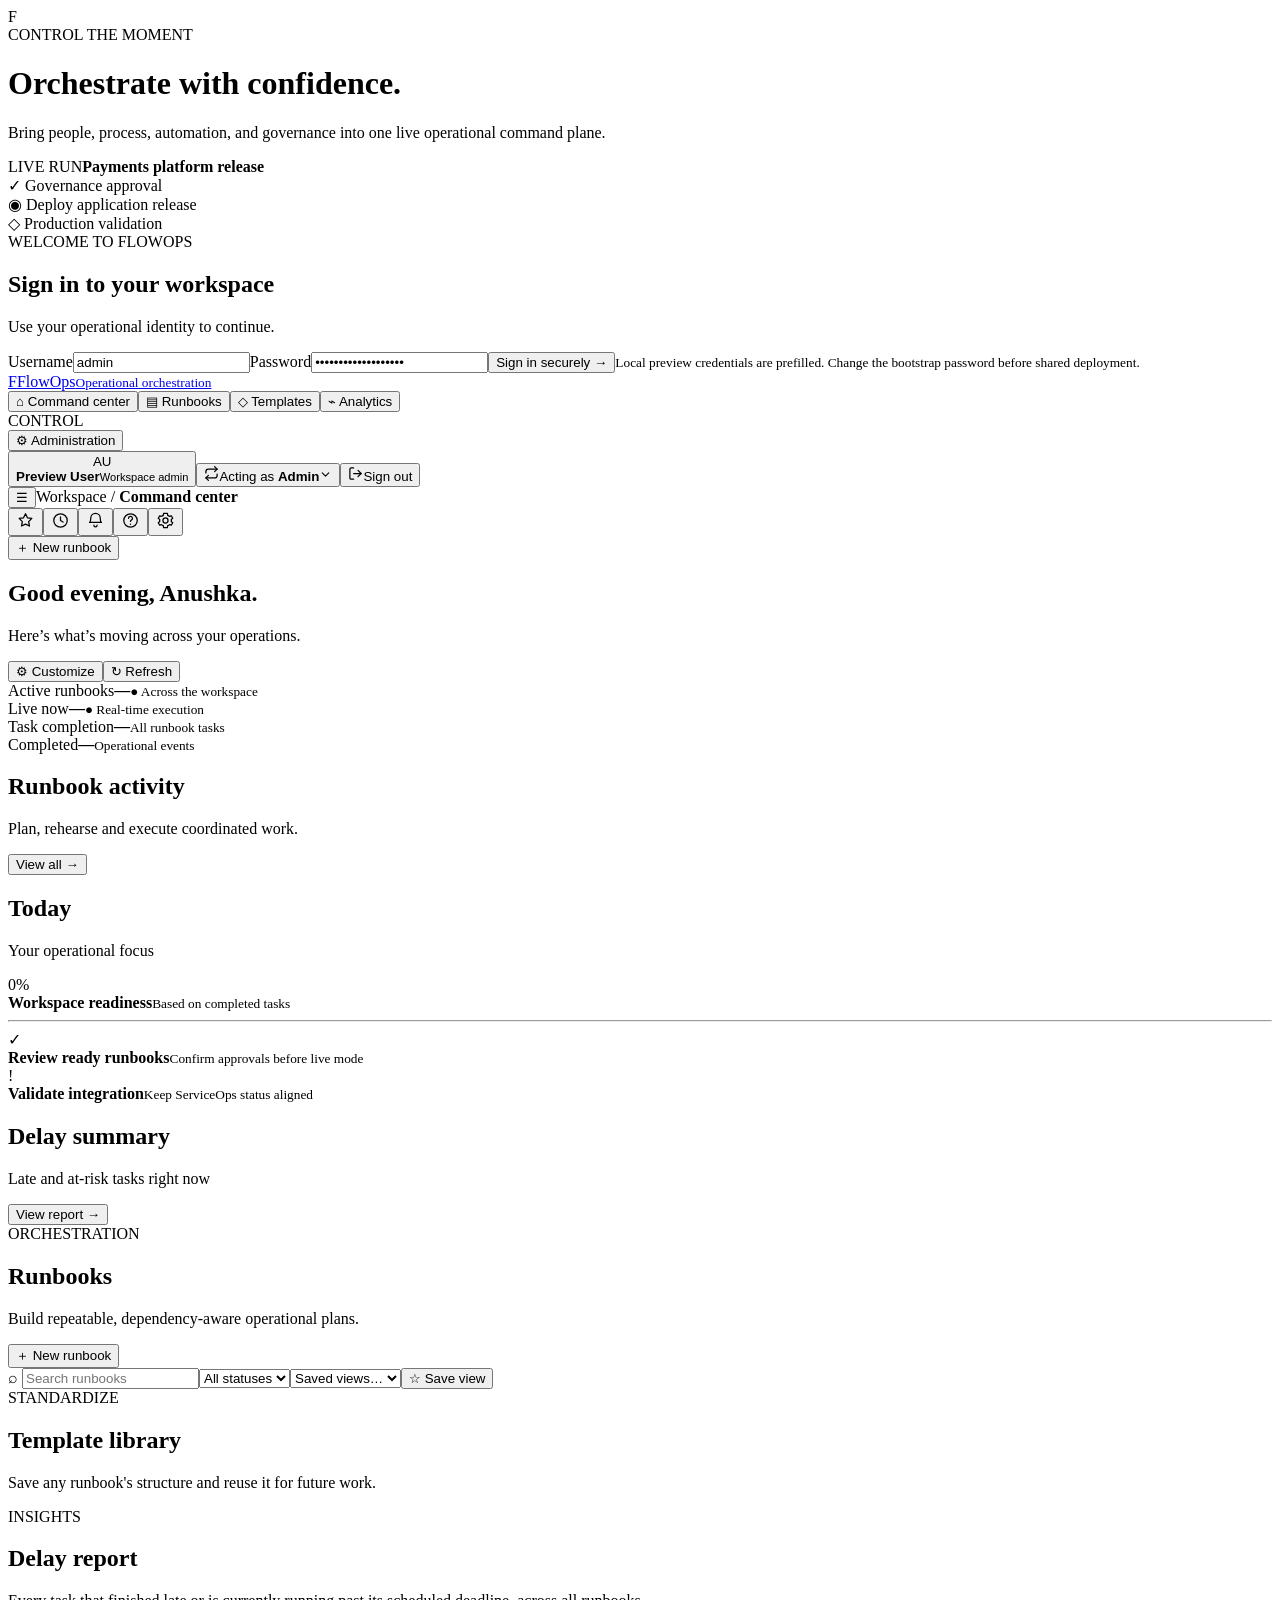
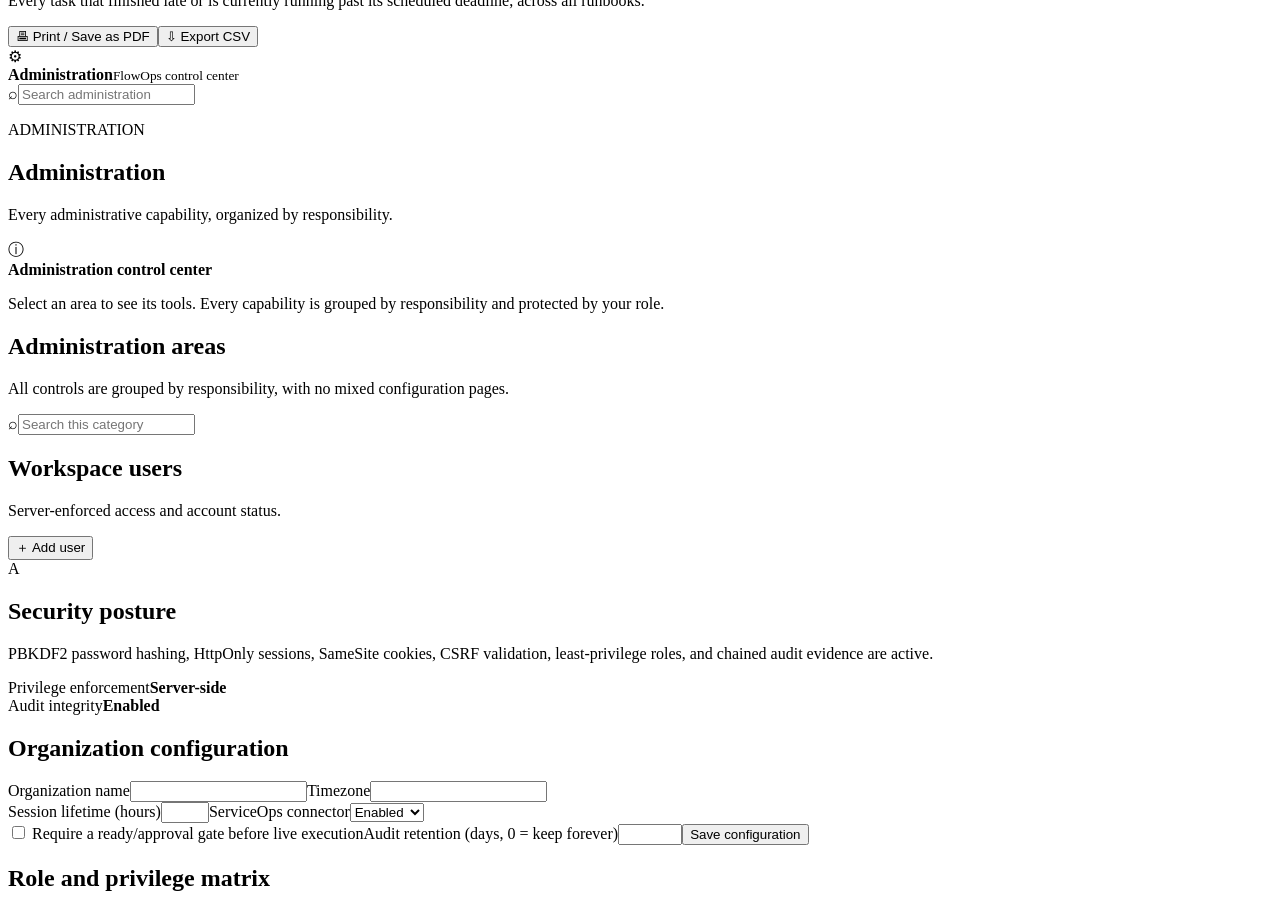
==== commit 128d40f2: "Fix P0 UX issues from redesign review: stale date, state-model overlap, admin deep-links - Command c" ====
--- a/static/index.html
+++ b/static/index.html
@@ -1,8 +1,8 @@
 <!doctype html><html lang="en"><head><meta charset="utf-8"><meta name="viewport" content="width=device-width,initial-scale=1"><title>FlowOps · Operational orchestration</title><link rel="stylesheet" href="/styles.css"></head>
 <body><div id="loginScreen" class="login-screen"><div class="login-card"><div class="login-art"><span class="login-logo">F</span><div><span class="eyebrow light">CONTROL THE MOMENT</span><h1>Orchestrate with confidence.</h1><p>Bring people, process, automation, and governance into one live operational command plane.</p></div><div class="live-preview"><span>LIVE RUN</span><b>Payments platform release</b><div class="preview-line done">✓ Governance approval</div><div class="preview-line active">◉ Deploy application release</div><div class="preview-line">◇ Production validation</div></div></div><form id="loginForm"><span class="eyebrow">WELCOME TO FLOWOPS</span><h2>Sign in to your workspace</h2><p>Use your operational identity to continue.</p><label>Username<input name="username" autocomplete="username" value="admin" required></label><label>Password<input name="password" type="password" autocomplete="current-password" value="FlowOps!Preview2026" required></label><button class="primary login-button">Sign in securely →</button><small class="login-help">Local preview credentials are prefilled. Change the bootstrap password before shared deployment.</small></form></div></div><div class="shell app-hidden">
-<aside><a class="brand" href="#"><span class="brandmark">F</span><span>FlowOps<small id="workspaceName">Operational orchestration</small></span></a><nav><button class="nav active" data-view="home">⌂ <span>Command center</span></button><button class="nav" data-view="runbooks">▤ <span>Runbooks</span></button><button class="nav" data-view="templates">◇ <span>Templates</span></button><button class="nav" data-view="analytics">⌁ <span>Analytics</span></button><div class="navlabel admin-only">CONTROL</div><button class="nav admin-only" data-view="admin">⚙ <span>Administration</span></button></nav><div class="profile" id="profile"><button id="openProfile" class="profile-open" title="Edit profile" aria-label="Edit profile"><div class="avatar">AU</div><div><strong>Preview User</strong><small>Workspace admin</small></div></button><button id="actingAs" class="acting-as-pill" type="button"><svg viewBox="0 0 24 24" width="15" height="15" fill="none" stroke="currentColor" stroke-width="2" stroke-linecap="round" stroke-linejoin="round"><path d="M17 2.1l4 4-4 4"/><path d="M3 12.9a9 9 0 0 1 15-6.7l3 2.7"/><path d="M7 21.9l-4-4 4-4"/><path d="M21 11.1a9 9 0 0 1-15 6.7l-3-2.7"/></svg><span>Acting as <b id="actingAsRole">Admin</b></span><svg class="acting-as-chevron" viewBox="0 0 24 24" width="13" height="13" fill="none" stroke="currentColor" stroke-width="2" stroke-linecap="round" stroke-linejoin="round"><path d="M6 9l6 6 6-6"/></svg></button><button id="logout" class="signout-btn" type="button"><svg viewBox="0 0 24 24" width="15" height="15" fill="none" stroke="currentColor" stroke-width="1.8" stroke-linecap="round" stroke-linejoin="round"><path d="M16 17l5-5-5-5"/><path d="M21 12H9"/><path d="M9 4H5a2 2 0 0 0-2 2v12a2 2 0 0 0 2 2h4"/></svg><span>Sign out</span></button></div><div class="sidebar-version" id="sidebarVersion"></div></aside>
+<aside><a class="brand" href="#"><span class="brandmark">F</span><span>FlowOps<small id="workspaceName">Operational orchestration</small></span></a><nav><button class="nav active" data-view="home">⌂ <span>Command center</span></button><button class="nav" data-view="runbooks">▤ <span>Runbooks</span></button><button class="nav" data-view="templates">◇ <span>Templates</span></button><button class="nav" data-view="analytics">⌁ <span>Analytics</span></button><div class="navlabel admin-only">CONTROL</div><button class="nav admin-only" data-view="admin">⚙ <span>Administration</span></button></nav><div class="profile" id="profile"><button id="openProfile" class="profile-open" title="Edit profile" aria-label="Edit profile"><div class="avatar">AU</div><div><strong>Preview User</strong><small>Workspace admin</small></div></button><button id="actingAs" class="acting-as-pill" type="button"><svg viewBox="0 0 24 24" width="15" height="15" fill="none" stroke="currentColor" stroke-width="2" stroke-linecap="round" stroke-linejoin="round"><path d="M17 1l4 4-4 4"/><path d="M3 11V9a4 4 0 0 1 4-4h14"/><path d="M7 23l-4-4 4-4"/><path d="M21 13v2a4 4 0 0 1-4 4H3"/></svg><span>Acting as <b id="actingAsRole">Admin</b></span><svg class="acting-as-chevron" viewBox="0 0 24 24" width="13" height="13" fill="none" stroke="currentColor" stroke-width="2" stroke-linecap="round" stroke-linejoin="round"><path d="M6 9l6 6 6-6"/></svg></button><button id="logout" class="signout-btn" type="button"><svg viewBox="0 0 24 24" width="15" height="15" fill="none" stroke="currentColor" stroke-width="2" stroke-linecap="round" stroke-linejoin="round"><path d="M9 21H5a2 2 0 0 1-2-2V5a2 2 0 0 1 2-2h4"/><polyline points="16 17 21 12 16 7"/><line x1="21" y1="12" x2="9" y2="12"/></svg><span>Sign out</span></button></div><div class="sidebar-version" id="sidebarVersion"></div></aside>
 <main><header><div><button id="menu" aria-label="Toggle menu">☰</button><span class="crumb">Workspace / <b id="crumb">Command center</b></span></div><div class="header-actions"><div class="topbar-icons"><button class="ticon" id="favoritesBtn" aria-label="Favorites" title="Favorites"><svg viewBox="0 0 24 24" width="19" height="19" fill="none" stroke="currentColor" stroke-width="1.6" stroke-linejoin="round"><path d="M12 3.5l2.47 5.13 5.53.74-4 3.99 1 5.64L12 16.6l-5 2.4 1-5.64-4-3.99 5.53-.74z"/></svg></button><button class="ticon" id="recentBtn" aria-label="Recently viewed" title="Recently viewed"><svg viewBox="0 0 24 24" width="19" height="19" fill="none" stroke="currentColor" stroke-width="1.6" stroke-linecap="round"><circle cx="12" cy="12" r="8.5"/><path d="M12 7.5V12l3.2 2"/></svg></button><button class="ticon" id="notifBell" aria-label="Notifications" title="Notifications" aria-haspopup="true"><svg viewBox="0 0 24 24" width="19" height="19" fill="none" stroke="currentColor" stroke-width="1.6" stroke-linecap="round" stroke-linejoin="round"><path d="M6 9a6 6 0 1 1 12 0c0 4 1.5 5.5 1.5 5.5h-15S6 13 6 9z"/><path d="M10 18a2 2 0 0 0 4 0"/></svg></button><button class="ticon" id="helpBtn" aria-label="Help" title="Help"><svg viewBox="0 0 24 24" width="19" height="19" fill="none" stroke="currentColor" stroke-width="1.6"><circle cx="12" cy="12" r="8.5"/><path d="M9.5 9.3a2.5 2.5 0 1 1 3.5 2.3c-.8.4-1 .8-1 1.6" stroke-linecap="round" stroke-linejoin="round"/><circle cx="12" cy="16.7" r=".9" fill="currentColor" stroke="none"/></svg></button><button class="ticon" id="settingsShortcut" aria-label="Settings" title="Settings"><svg viewBox="0 0 24 24" width="19" height="19" fill="none" stroke="currentColor" stroke-width="1.6" stroke-linejoin="round"><path d="M12 15.2a3.2 3.2 0 1 0 0-6.4 3.2 3.2 0 0 0 0 6.4z"/><path d="M19.4 12a7.4 7.4 0 0 0-.13-1.36l1.86-1.45-1.8-3.12-2.19.74a7.5 7.5 0 0 0-2.36-1.36L14.4 3H9.6l-.38 2.45a7.5 7.5 0 0 0-2.36 1.36l-2.19-.74-1.8 3.12L4.73 10.64A7.4 7.4 0 0 0 4.6 12c0 .46.05.92.13 1.36l-1.86 1.45 1.8 3.12 2.19-.74a7.5 7.5 0 0 0 2.36 1.36L9.6 21h4.8l.38-2.45a7.5 7.5 0 0 0 2.36-1.36l2.19.74 1.8-3.12-1.86-1.45c.08-.44.13-.9.13-1.36z"/></svg></button></div><button class="primary" id="newRunbook">＋ New runbook</button></div></header>
-<section id="home" class="view active"><div class="welcome"><div><span class="eyebrow">SUNDAY · SEPTEMBER 6</span><h1>Good evening, Anushka.</h1><p>Here’s what’s moving across your operations.</p></div><div class="header-actions"><button class="secondary" id="customizeDashboard">⚙ Customize</button><button class="secondary" id="refresh">↻ Refresh</button></div></div><div class="metrics"><article><span>Active runbooks</span><strong id="mRunbooks">—</strong><small><b class="green">●</b> Across the workspace</small></article><article><span>Live now</span><strong id="mLive">—</strong><small><b class="pulse">●</b> Real-time execution</small></article><article><span>Task completion</span><strong id="mProgress">—</strong><small>All runbook tasks</small></article><article><span>Completed</span><strong id="mComplete">—</strong><small>Operational events</small></article></div><div class="grid" id="dashboardGrid"><article class="panel span2" id="widget-runbook_activity"><div class="panelhead"><div><h2>Runbook activity</h2><p>Plan, rehearse and execute coordinated work.</p></div><button class="link" data-view="runbooks">View all →</button></div><div id="runbookCards" class="runbook-list"></div></article><article class="panel" id="widget-today_readiness"><div class="panelhead"><div><h2>Today</h2><p>Your operational focus</p></div></div><div class="donut-wrap"><div class="donut"><span id="donutValue">0%</span></div><strong>Workspace readiness</strong><small>Based on completed tasks</small></div><hr><div class="minirow"><span class="miniicon purple">✓</span><div><b>Review ready runbooks</b><small>Confirm approvals before live mode</small></div></div><div class="minirow"><span class="miniicon orange">!</span><div><b>Validate integration</b><small>Keep ServiceOps status aligned</small></div></div></article><article class="panel" id="widget-delay_summary"><div class="panelhead"><div><h2>Delay summary</h2><p>Late and at-risk tasks right now</p></div><button class="link" data-view="analytics">View report →</button></div><div id="delaySummary"></div></article></div></section>
+<section id="home" class="view active"><div class="welcome"><div><span class="eyebrow" id="todayLabel"></span><h1>Good evening, Anushka.</h1><p>Here’s what’s moving across your operations. <span id="lastUpdated" class="last-updated"></span></p></div><div class="header-actions"><button class="secondary" id="customizeDashboard">⚙ Customize</button><button class="secondary" id="refresh">↻ Refresh</button></div></div><div class="metrics"><article><span>Active runbooks</span><strong id="mRunbooks">—</strong><small><b class="green">●</b> Across the workspace</small></article><article><span>Live now</span><strong id="mLive">—</strong><small><b class="pulse">●</b> Real-time execution</small></article><article><span>Task completion</span><strong id="mProgress">—</strong><small>All runbook tasks</small></article><article><span>Completed</span><strong id="mComplete">—</strong><small>Operational events</small></article></div><div class="grid" id="dashboardGrid"><article class="panel span2" id="widget-runbook_activity"><div class="panelhead"><div><h2>Runbook activity</h2><p>Plan, rehearse and execute coordinated work.</p></div><button class="link" data-view="runbooks">View all →</button></div><div id="runbookCards" class="runbook-list"></div></article><article class="panel" id="widget-today_readiness"><div class="panelhead"><div><h2>Today</h2><p>Your operational focus</p></div></div><div class="donut-wrap"><div class="donut"><span id="donutValue">0%</span></div><strong>Workspace readiness</strong><small>Based on completed tasks</small></div><hr><div class="minirow"><span class="miniicon purple">✓</span><div><b>Review ready runbooks</b><small>Confirm approvals before live mode</small></div></div><div class="minirow"><span class="miniicon orange">!</span><div><b>Validate integration</b><small>Keep ServiceOps status aligned</small></div></div></article><article class="panel" id="widget-delay_summary"><div class="panelhead"><div><h2>Delay summary</h2><p>Late and at-risk tasks right now</p></div><button class="link" data-view="analytics">View report →</button></div><div id="delaySummary"></div></article></div></section>
 <dialog id="dashboardCustomizeModal"><form id="dashboardCustomizeForm"><div class="modalhead"><div><span class="eyebrow">COMMAND CENTER</span><h2>Customize dashboard</h2></div><button type="button" class="close-dashboard-customize" aria-label="Close">×</button></div><label class="toggle"><input type="checkbox" name="runbook_activity"> Runbook activity</label><label class="toggle"><input type="checkbox" name="today_readiness"> Today</label><label class="toggle"><input type="checkbox" name="delay_summary"> Delay summary</label><div class="modalactions"><button type="button" class="secondary close-dashboard-customize">Cancel</button><button class="primary">Save</button></div></form></dialog>
 <section id="runbooks" class="view"><div class="pagehead"><div><span class="eyebrow">ORCHESTRATION</span><h1>Runbooks</h1><p>Build repeatable, dependency-aware operational plans.</p></div><button class="primary new-trigger">＋ New runbook</button></div><div class="toolbar"><label>⌕ <input id="search" placeholder="Search runbooks"></label><select id="statusFilter"><option value="">All statuses</option><option>draft</option><option>ready</option><option>live</option><option>paused</option><option>complete</option></select><select id="savedViewSelect"><option value="">Saved views…</option></select><button class="secondary" id="saveViewBtn" title="Save current search and status filter as a view">☆ Save view</button></div><div id="runbookTable" class="table"></div></section>
 <section id="detail" class="view"><div id="detailContent"></div></section>
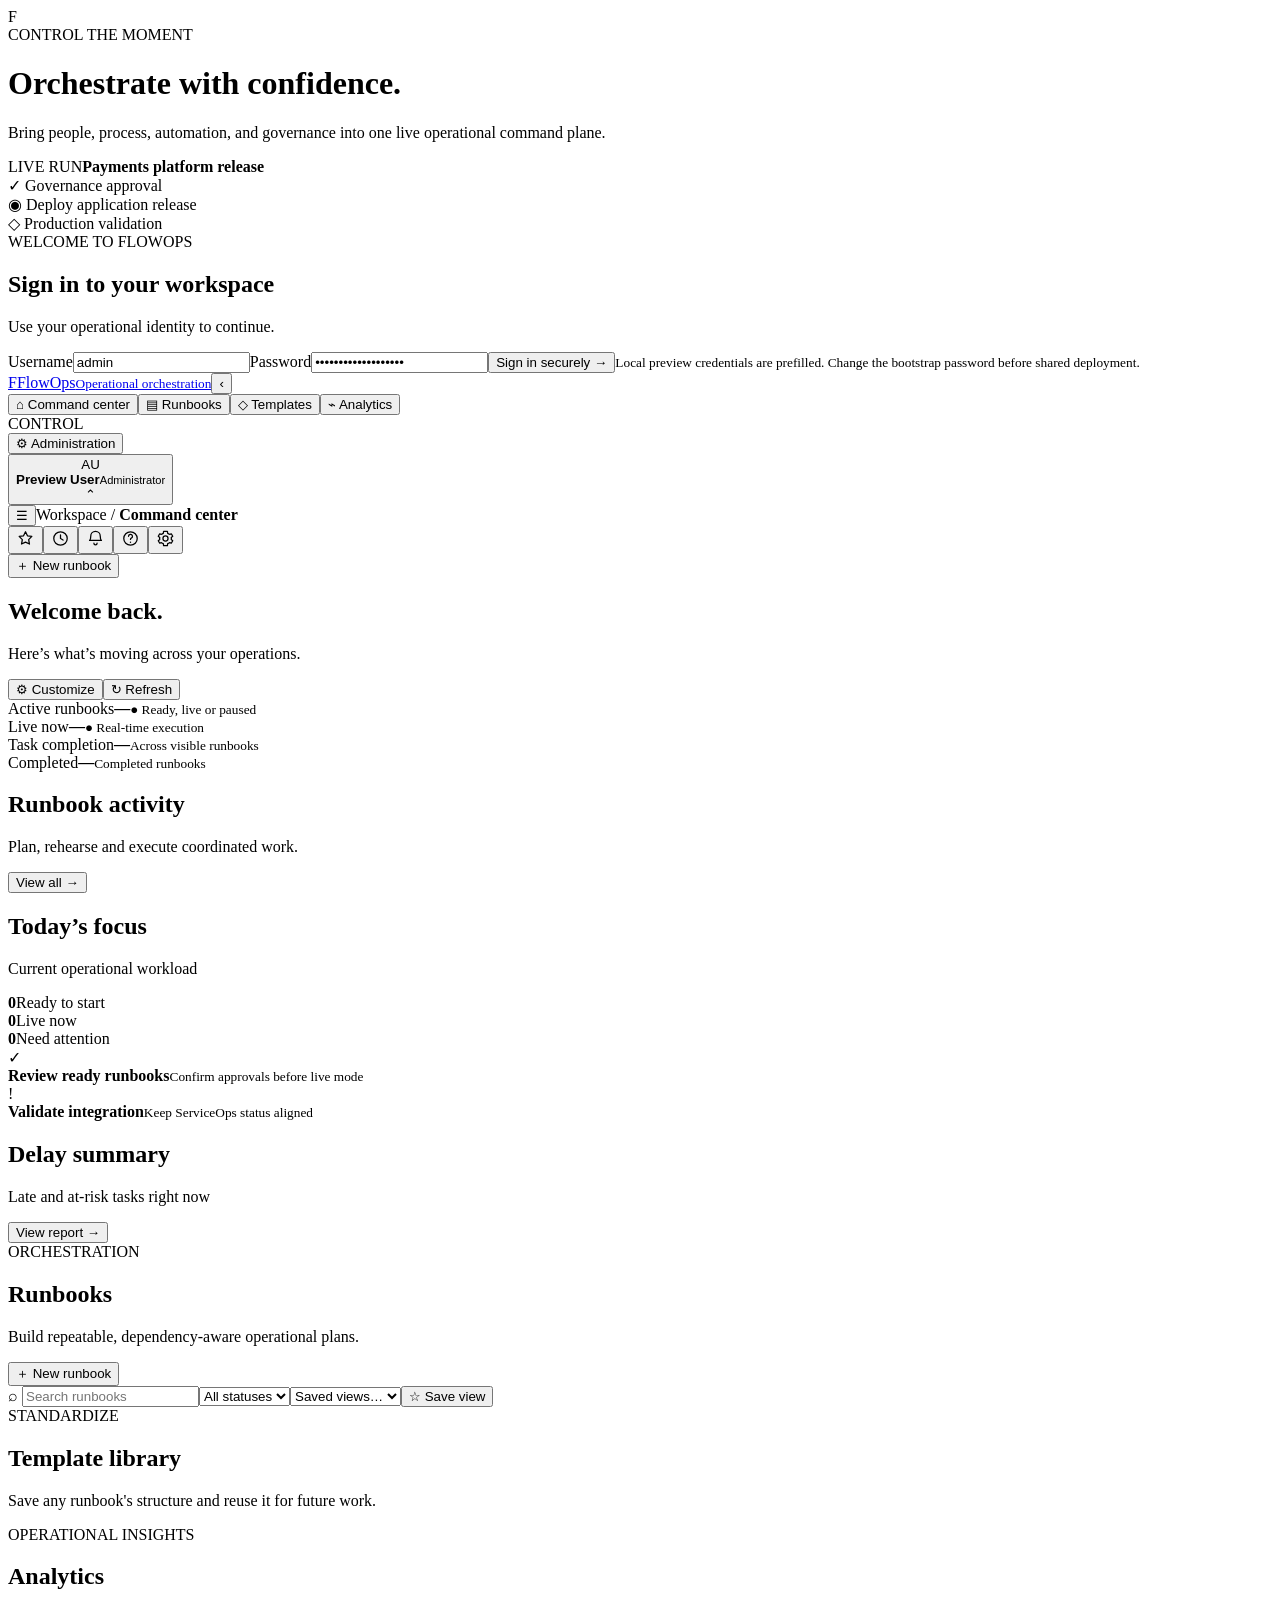
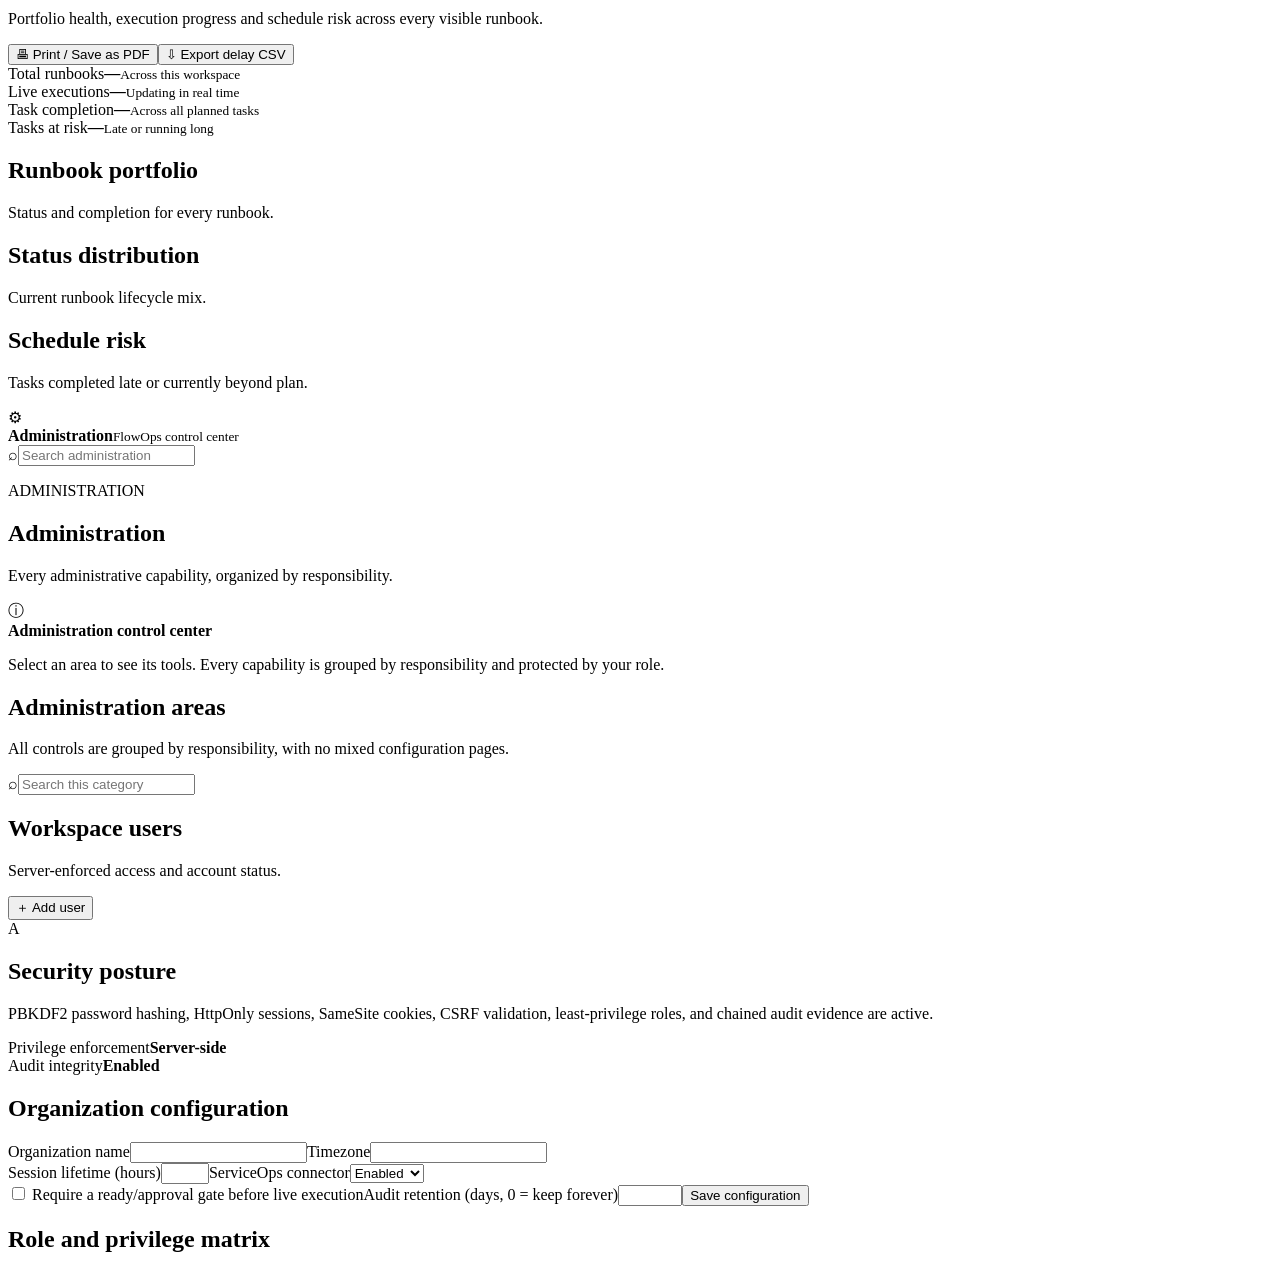
==== commit 0d5097a4: "Recover and land the stashed v0.4.9-v0.4.11 UI overhaul alongside the notification bell This work (d" ====
--- a/static/index.html
+++ b/static/index.html
@@ -1,13 +1,13 @@
 <!doctype html><html lang="en"><head><meta charset="utf-8"><meta name="viewport" content="width=device-width,initial-scale=1"><title>FlowOps · Operational orchestration</title><link rel="stylesheet" href="/styles.css"></head>
 <body><div id="loginScreen" class="login-screen"><div class="login-card"><div class="login-art"><span class="login-logo">F</span><div><span class="eyebrow light">CONTROL THE MOMENT</span><h1>Orchestrate with confidence.</h1><p>Bring people, process, automation, and governance into one live operational command plane.</p></div><div class="live-preview"><span>LIVE RUN</span><b>Payments platform release</b><div class="preview-line done">✓ Governance approval</div><div class="preview-line active">◉ Deploy application release</div><div class="preview-line">◇ Production validation</div></div></div><form id="loginForm"><span class="eyebrow">WELCOME TO FLOWOPS</span><h2>Sign in to your workspace</h2><p>Use your operational identity to continue.</p><label>Username<input name="username" autocomplete="username" value="admin" required></label><label>Password<input name="password" type="password" autocomplete="current-password" value="FlowOps!Preview2026" required></label><button class="primary login-button">Sign in securely →</button><small class="login-help">Local preview credentials are prefilled. Change the bootstrap password before shared deployment.</small></form></div></div><div class="shell app-hidden">
-<aside><a class="brand" href="#"><span class="brandmark">F</span><span>FlowOps<small id="workspaceName">Operational orchestration</small></span></a><nav><button class="nav active" data-view="home">⌂ <span>Command center</span></button><button class="nav" data-view="runbooks">▤ <span>Runbooks</span></button><button class="nav" data-view="templates">◇ <span>Templates</span></button><button class="nav" data-view="analytics">⌁ <span>Analytics</span></button><div class="navlabel admin-only">CONTROL</div><button class="nav admin-only" data-view="admin">⚙ <span>Administration</span></button></nav><div class="profile" id="profile"><button id="openProfile" class="profile-open" title="Edit profile" aria-label="Edit profile"><div class="avatar">AU</div><div><strong>Preview User</strong><small>Workspace admin</small></div></button><button id="actingAs" class="acting-as-pill" type="button"><svg viewBox="0 0 24 24" width="15" height="15" fill="none" stroke="currentColor" stroke-width="2" stroke-linecap="round" stroke-linejoin="round"><path d="M17 1l4 4-4 4"/><path d="M3 11V9a4 4 0 0 1 4-4h14"/><path d="M7 23l-4-4 4-4"/><path d="M21 13v2a4 4 0 0 1-4 4H3"/></svg><span>Acting as <b id="actingAsRole">Admin</b></span><svg class="acting-as-chevron" viewBox="0 0 24 24" width="13" height="13" fill="none" stroke="currentColor" stroke-width="2" stroke-linecap="round" stroke-linejoin="round"><path d="M6 9l6 6 6-6"/></svg></button><button id="logout" class="signout-btn" type="button"><svg viewBox="0 0 24 24" width="15" height="15" fill="none" stroke="currentColor" stroke-width="2" stroke-linecap="round" stroke-linejoin="round"><path d="M9 21H5a2 2 0 0 1-2-2V5a2 2 0 0 1 2-2h4"/><polyline points="16 17 21 12 16 7"/><line x1="21" y1="12" x2="9" y2="12"/></svg><span>Sign out</span></button></div><div class="sidebar-version" id="sidebarVersion"></div></aside>
+<aside id="appSidebar"><a class="brand" href="#"><span class="brandmark">F</span><span>FlowOps<small id="workspaceName">Operational orchestration</small></span></a><button id="collapseSidebar" class="sidebar-collapse" type="button" aria-label="Collapse sidebar" aria-pressed="false">‹</button><nav aria-label="Primary navigation"><button class="nav active" data-view="home" title="Command center">⌂ <span>Command center</span></button><button class="nav" data-view="runbooks" title="Runbooks">▤ <span>Runbooks</span></button><button class="nav" data-view="templates" title="Templates">◇ <span>Templates</span></button><button class="nav" data-view="analytics" title="Analytics">⌁ <span>Analytics</span></button><div class="navlabel admin-only">CONTROL</div><button class="nav admin-only" data-view="admin" title="Administration">⚙ <span>Administration</span></button></nav><div class="account-area" id="profile"><div id="actingContext" class="acting-context" hidden>⚠ Acting as <b id="actingAsRole"></b></div><button id="accountMenuToggle" class="profile-open" type="button" aria-label="Open account menu" aria-haspopup="menu" aria-expanded="false"><div class="avatar">AU</div><div class="profile-copy"><strong>Preview User</strong><small>Administrator</small></div><span class="profile-chevron" aria-hidden="true">⌃</span></button><div id="accountMenu" class="account-menu" role="menu" hidden><div class="account-identity" role="presentation"><strong id="accountFullName">Preview User</strong><small id="accountEmail"></small></div><div class="account-role" role="presentation"><span>Current role</span><b id="accountCurrentRole">Administrator</b></div><button id="openProfile" role="menuitem">Profile</button><button id="accountSettings" role="menuitem">Account settings</button><button id="actingAs" role="menuitem" hidden>Switch role / workspace</button><hr><button id="logout" class="danger" role="menuitem">Sign out</button><small class="sidebar-version" id="sidebarVersion"></small></div></div></aside>
 <main><header><div><button id="menu" aria-label="Toggle menu">☰</button><span class="crumb">Workspace / <b id="crumb">Command center</b></span></div><div class="header-actions"><div class="topbar-icons"><button class="ticon" id="favoritesBtn" aria-label="Favorites" title="Favorites"><svg viewBox="0 0 24 24" width="19" height="19" fill="none" stroke="currentColor" stroke-width="1.6" stroke-linejoin="round"><path d="M12 3.5l2.47 5.13 5.53.74-4 3.99 1 5.64L12 16.6l-5 2.4 1-5.64-4-3.99 5.53-.74z"/></svg></button><button class="ticon" id="recentBtn" aria-label="Recently viewed" title="Recently viewed"><svg viewBox="0 0 24 24" width="19" height="19" fill="none" stroke="currentColor" stroke-width="1.6" stroke-linecap="round"><circle cx="12" cy="12" r="8.5"/><path d="M12 7.5V12l3.2 2"/></svg></button><button class="ticon" id="notifBell" aria-label="Notifications" title="Notifications" aria-haspopup="true"><svg viewBox="0 0 24 24" width="19" height="19" fill="none" stroke="currentColor" stroke-width="1.6" stroke-linecap="round" stroke-linejoin="round"><path d="M6 9a6 6 0 1 1 12 0c0 4 1.5 5.5 1.5 5.5h-15S6 13 6 9z"/><path d="M10 18a2 2 0 0 0 4 0"/></svg></button><button class="ticon" id="helpBtn" aria-label="Help" title="Help"><svg viewBox="0 0 24 24" width="19" height="19" fill="none" stroke="currentColor" stroke-width="1.6"><circle cx="12" cy="12" r="8.5"/><path d="M9.5 9.3a2.5 2.5 0 1 1 3.5 2.3c-.8.4-1 .8-1 1.6" stroke-linecap="round" stroke-linejoin="round"/><circle cx="12" cy="16.7" r=".9" fill="currentColor" stroke="none"/></svg></button><button class="ticon" id="settingsShortcut" aria-label="Settings" title="Settings"><svg viewBox="0 0 24 24" width="19" height="19" fill="none" stroke="currentColor" stroke-width="1.6" stroke-linejoin="round"><path d="M12 15.2a3.2 3.2 0 1 0 0-6.4 3.2 3.2 0 0 0 0 6.4z"/><path d="M19.4 12a7.4 7.4 0 0 0-.13-1.36l1.86-1.45-1.8-3.12-2.19.74a7.5 7.5 0 0 0-2.36-1.36L14.4 3H9.6l-.38 2.45a7.5 7.5 0 0 0-2.36 1.36l-2.19-.74-1.8 3.12L4.73 10.64A7.4 7.4 0 0 0 4.6 12c0 .46.05.92.13 1.36l-1.86 1.45 1.8 3.12 2.19-.74a7.5 7.5 0 0 0 2.36 1.36L9.6 21h4.8l.38-2.45a7.5 7.5 0 0 0 2.36-1.36l2.19.74 1.8-3.12-1.86-1.45c.08-.44.13-.9.13-1.36z"/></svg></button></div><button class="primary" id="newRunbook">＋ New runbook</button></div></header>
-<section id="home" class="view active"><div class="welcome"><div><span class="eyebrow" id="todayLabel"></span><h1>Good evening, Anushka.</h1><p>Here’s what’s moving across your operations. <span id="lastUpdated" class="last-updated"></span></p></div><div class="header-actions"><button class="secondary" id="customizeDashboard">⚙ Customize</button><button class="secondary" id="refresh">↻ Refresh</button></div></div><div class="metrics"><article><span>Active runbooks</span><strong id="mRunbooks">—</strong><small><b class="green">●</b> Across the workspace</small></article><article><span>Live now</span><strong id="mLive">—</strong><small><b class="pulse">●</b> Real-time execution</small></article><article><span>Task completion</span><strong id="mProgress">—</strong><small>All runbook tasks</small></article><article><span>Completed</span><strong id="mComplete">—</strong><small>Operational events</small></article></div><div class="grid" id="dashboardGrid"><article class="panel span2" id="widget-runbook_activity"><div class="panelhead"><div><h2>Runbook activity</h2><p>Plan, rehearse and execute coordinated work.</p></div><button class="link" data-view="runbooks">View all →</button></div><div id="runbookCards" class="runbook-list"></div></article><article class="panel" id="widget-today_readiness"><div class="panelhead"><div><h2>Today</h2><p>Your operational focus</p></div></div><div class="donut-wrap"><div class="donut"><span id="donutValue">0%</span></div><strong>Workspace readiness</strong><small>Based on completed tasks</small></div><hr><div class="minirow"><span class="miniicon purple">✓</span><div><b>Review ready runbooks</b><small>Confirm approvals before live mode</small></div></div><div class="minirow"><span class="miniicon orange">!</span><div><b>Validate integration</b><small>Keep ServiceOps status aligned</small></div></div></article><article class="panel" id="widget-delay_summary"><div class="panelhead"><div><h2>Delay summary</h2><p>Late and at-risk tasks right now</p></div><button class="link" data-view="analytics">View report →</button></div><div id="delaySummary"></div></article></div></section>
+<section id="home" class="view active"><div class="welcome"><div><span class="eyebrow" id="todayLabel"></span><h1 id="dashboardGreeting">Welcome back.</h1><p>Here’s what’s moving across your operations. <span id="lastUpdated" class="last-updated"></span></p></div><div class="header-actions"><button class="secondary" id="customizeDashboard">⚙ Customize</button><button class="secondary" id="refresh">↻ Refresh</button></div></div><div class="metrics"><article><span>Active runbooks</span><strong id="mRunbooks">—</strong><small><b class="green">●</b> Ready, live or paused</small></article><article><span>Live now</span><strong id="mLive">—</strong><small><b class="pulse">●</b> Real-time execution</small></article><article><span>Task completion</span><strong id="mProgress">—</strong><small>Across visible runbooks</small></article><article><span>Completed</span><strong id="mComplete">—</strong><small>Completed runbooks</small></article></div><div class="grid" id="dashboardGrid"><article class="panel span2" id="widget-runbook_activity"><div class="panelhead"><div><h2>Runbook activity</h2><p>Plan, rehearse and execute coordinated work.</p></div><button class="link" data-view="runbooks">View all →</button></div><div id="runbookCards" class="runbook-list"></div></article><article class="panel" id="widget-today_readiness"><div class="panelhead"><div><h2>Today’s focus</h2><p>Current operational workload</p></div></div><div class="focus-stats"><div><strong id="focusReady">0</strong><span>Ready to start</span></div><div><strong id="focusLive">0</strong><span>Live now</span></div><div><strong id="focusAttention">0</strong><span>Need attention</span></div></div><div class="minirow"><span class="miniicon purple">✓</span><div><b>Review ready runbooks</b><small>Confirm approvals before live mode</small></div></div><div class="minirow"><span class="miniicon orange">!</span><div><b>Validate integration</b><small>Keep ServiceOps status aligned</small></div></div></article><article class="panel" id="widget-delay_summary"><div class="panelhead"><div><h2>Delay summary</h2><p>Late and at-risk tasks right now</p></div><button class="link" data-view="analytics">View report →</button></div><div id="delaySummary"></div></article></div></section>
 <dialog id="dashboardCustomizeModal"><form id="dashboardCustomizeForm"><div class="modalhead"><div><span class="eyebrow">COMMAND CENTER</span><h2>Customize dashboard</h2></div><button type="button" class="close-dashboard-customize" aria-label="Close">×</button></div><label class="toggle"><input type="checkbox" name="runbook_activity"> Runbook activity</label><label class="toggle"><input type="checkbox" name="today_readiness"> Today</label><label class="toggle"><input type="checkbox" name="delay_summary"> Delay summary</label><div class="modalactions"><button type="button" class="secondary close-dashboard-customize">Cancel</button><button class="primary">Save</button></div></form></dialog>
 <section id="runbooks" class="view"><div class="pagehead"><div><span class="eyebrow">ORCHESTRATION</span><h1>Runbooks</h1><p>Build repeatable, dependency-aware operational plans.</p></div><button class="primary new-trigger">＋ New runbook</button></div><div class="toolbar"><label>⌕ <input id="search" placeholder="Search runbooks"></label><select id="statusFilter"><option value="">All statuses</option><option>draft</option><option>ready</option><option>live</option><option>paused</option><option>complete</option></select><select id="savedViewSelect"><option value="">Saved views…</option></select><button class="secondary" id="saveViewBtn" title="Save current search and status filter as a view">☆ Save view</button></div><div id="runbookTable" class="table"></div></section>
 <section id="detail" class="view"><div id="detailContent"></div></section>
 <section id="templates" class="view"><div class="pagehead"><div><span class="eyebrow">STANDARDIZE</span><h1>Template library</h1><p>Save any runbook's structure and reuse it for future work.</p></div></div><div id="templateGrid" class="templategrid"></div></section>
-<section id="analytics" class="view"><div class="pagehead"><div><span class="eyebrow">INSIGHTS</span><h1>Delay report</h1><p>Every task that finished late or is currently running past its scheduled deadline, across all runbooks.</p></div><div class="header-actions"><button class="secondary" id="printDelayReport">🖶 Print / Save as PDF</button><button class="secondary" id="exportDelayReportCsv">⇩ Export CSV</button></div></div><div id="delayReportTable"></div></section>
+<section id="analytics" class="view"><div class="pagehead"><div><span class="eyebrow">OPERATIONAL INSIGHTS</span><h1>Analytics</h1><p>Portfolio health, execution progress and schedule risk across every visible runbook.</p></div><div class="header-actions"><button class="secondary" id="printDelayReport">🖶 Print / Save as PDF</button><button class="secondary" id="exportDelayReportCsv">⇩ Export delay CSV</button></div></div><div class="analytics-metrics" aria-label="Portfolio metrics"><article><span>Total runbooks</span><strong id="analyticsTotal">—</strong><small>Across this workspace</small></article><article><span>Live executions</span><strong id="analyticsLive">—</strong><small>Updating in real time</small></article><article><span>Task completion</span><strong id="analyticsCompletion">—</strong><small>Across all planned tasks</small></article><article><span>Tasks at risk</span><strong id="analyticsRisk">—</strong><small>Late or running long</small></article></div><div class="analytics-grid"><article class="panel"><div class="panelhead"><div><h2>Runbook portfolio</h2><p>Status and completion for every runbook.</p></div></div><div id="analyticsPortfolio"></div></article><article class="panel"><div class="panelhead"><div><h2>Status distribution</h2><p>Current runbook lifecycle mix.</p></div></div><div id="analyticsDistribution" class="analytics-distribution"></div></article><article class="panel analytics-delays"><div class="panelhead"><div><h2>Schedule risk</h2><p>Tasks completed late or currently beyond plan.</p></div></div><div id="delayReportTable"></div></article></div></section>
 <section id="admin" class="view"><div class="admin-console"><aside class="admin-sidenav"><div class="admin-sidenav-head"><span class="admin-sidenav-icon">⚙</span><div><strong>Administration</strong><small>FlowOps control center</small></div></div><label class="admin-search"><span aria-hidden="true">⌕</span><input type="search" id="adminSearchInput" placeholder="Search administration"></label><nav class="admin-cat-nav" id="adminCatNav"></nav></aside><div class="admin-main"><div id="adminLanding"><p class="eyebrow" id="adminEyebrow">ADMINISTRATION</p><h1 id="adminHeading">Administration</h1><p id="adminSub">Every administrative capability, organized by responsibility.</p><nav class="admin-breadcrumb app-hidden" id="adminBreadcrumb"></nav><div class="admin-info-banner" id="adminScopeBanner"><span aria-hidden="true">ⓘ</span><div><strong>Administration control center</strong><p>Select an area to see its tools. Every capability is grouped by responsibility and protected by your role.</p></div></div><section class="admin-cat-grid-wrap" id="adminCatListWrap"><header><h2>Administration areas</h2><p>All controls are grouped by responsibility, with no mixed configuration pages.</p></header><div class="admin-cat-grid" id="adminCatList"></div></section><label class="admin-search admin-quick-find app-hidden" id="adminQuickFindWrap"><span aria-hidden="true">⌕</span><input type="search" id="adminQuickFind" placeholder="Search this category"></label><div class="admin-tool-grid app-hidden" id="adminToolGrid"></div></div><div id="adminPanesWrap" class="app-hidden"><nav class="admin-breadcrumb" id="adminToolBreadcrumb"></nav><div id="adminUsers" class="admin-pane"><div class="admin-grid"><article class="panel"><div class="panelhead"><div><h2>Workspace users</h2><p>Server-enforced access and account status.</p></div><button class="primary" id="showUserForm">＋ Add user</button></div><div id="usersTable" class="user-table"></div></article><article class="panel security-card"><span class="security-score">A</span><h2>Security posture</h2><p>PBKDF2 password hashing, HttpOnly sessions, SameSite cookies, CSRF validation, least-privilege roles, and chained audit evidence are active.</p><div class="kv"><span>Privilege enforcement</span><b class="green">Server-side</b></div><div class="kv"><span>Audit integrity</span><b class="green">Enabled</b></div></article></div></div><div id="adminSettings" class="admin-pane"><div class="admin-grid"><form id="settingsForm" class="panel settings-form"><h2>Organization configuration</h2><div class="formgrid"><label>Organization name<input name="workspace_name"></label><label>Timezone<input name="timezone"></label></div><div class="formgrid"><label>Session lifetime (hours)<input name="session_hours" type="number" min="1" max="24"></label><label>ServiceOps connector<select name="serviceops_enabled"><option value="true">Enabled</option><option value="false">Disabled</option></select></label></div><label class="toggle"><input name="require_approval" type="checkbox"> Require a ready/approval gate before live execution</label><label>Audit retention (days, 0 = keep forever)<input name="audit_retention_days" type="number" min="0" max="3650"></label><button class="primary">Save configuration</button></form><div id="deliveryStatus"></div></div></div><div id="adminRoles" class="admin-pane"><div class="panel"><h2>Role and privilege matrix</h2><div id="roleMatrix" class="role-matrix"></div></div></div><div id="adminConnections" class="admin-pane"><div id="connectionAdmin"></div></div><div id="adminSessions" class="admin-pane"><div id="sessionAdmin" class="panel"></div></div><div id="adminApiTokens" class="admin-pane"><div id="apiTokenAdmin"></div></div><div id="adminWebhooks" class="admin-pane"><div id="webhookAdmin"></div></div><div id="adminScopedRoles" class="admin-pane"><div id="scopedRoleAdmin"></div></div><div id="adminCentralTeams" class="admin-pane"><div id="centralTeamAdmin"></div></div><div id="adminCustomFields" class="admin-pane"><div id="customFieldAdmin"></div></div><div id="adminAudit" class="admin-pane"><div id="auditAdmin" class="panel"></div></div><div id="adminHealth" class="admin-pane"><div id="healthAdmin" class="panel"></div></div><div id="adminBackups" class="admin-pane"><div id="backupAdmin" class="panel"></div></div></div></div></div></section>
 </main></div><dialog id="profileModal"><div class="modalhead"><div><span class="eyebrow">MY ACCOUNT</span><h2>Profile</h2></div><button type="button" class="close-profile" aria-label="Close">×</button></div>
 <div class="profile-tabs"><button class="profile-tab active" data-ptab="details">Details</button><button class="profile-tab" data-ptab="password">Password</button><button class="profile-tab" data-ptab="privacy">Privacy</button></div>
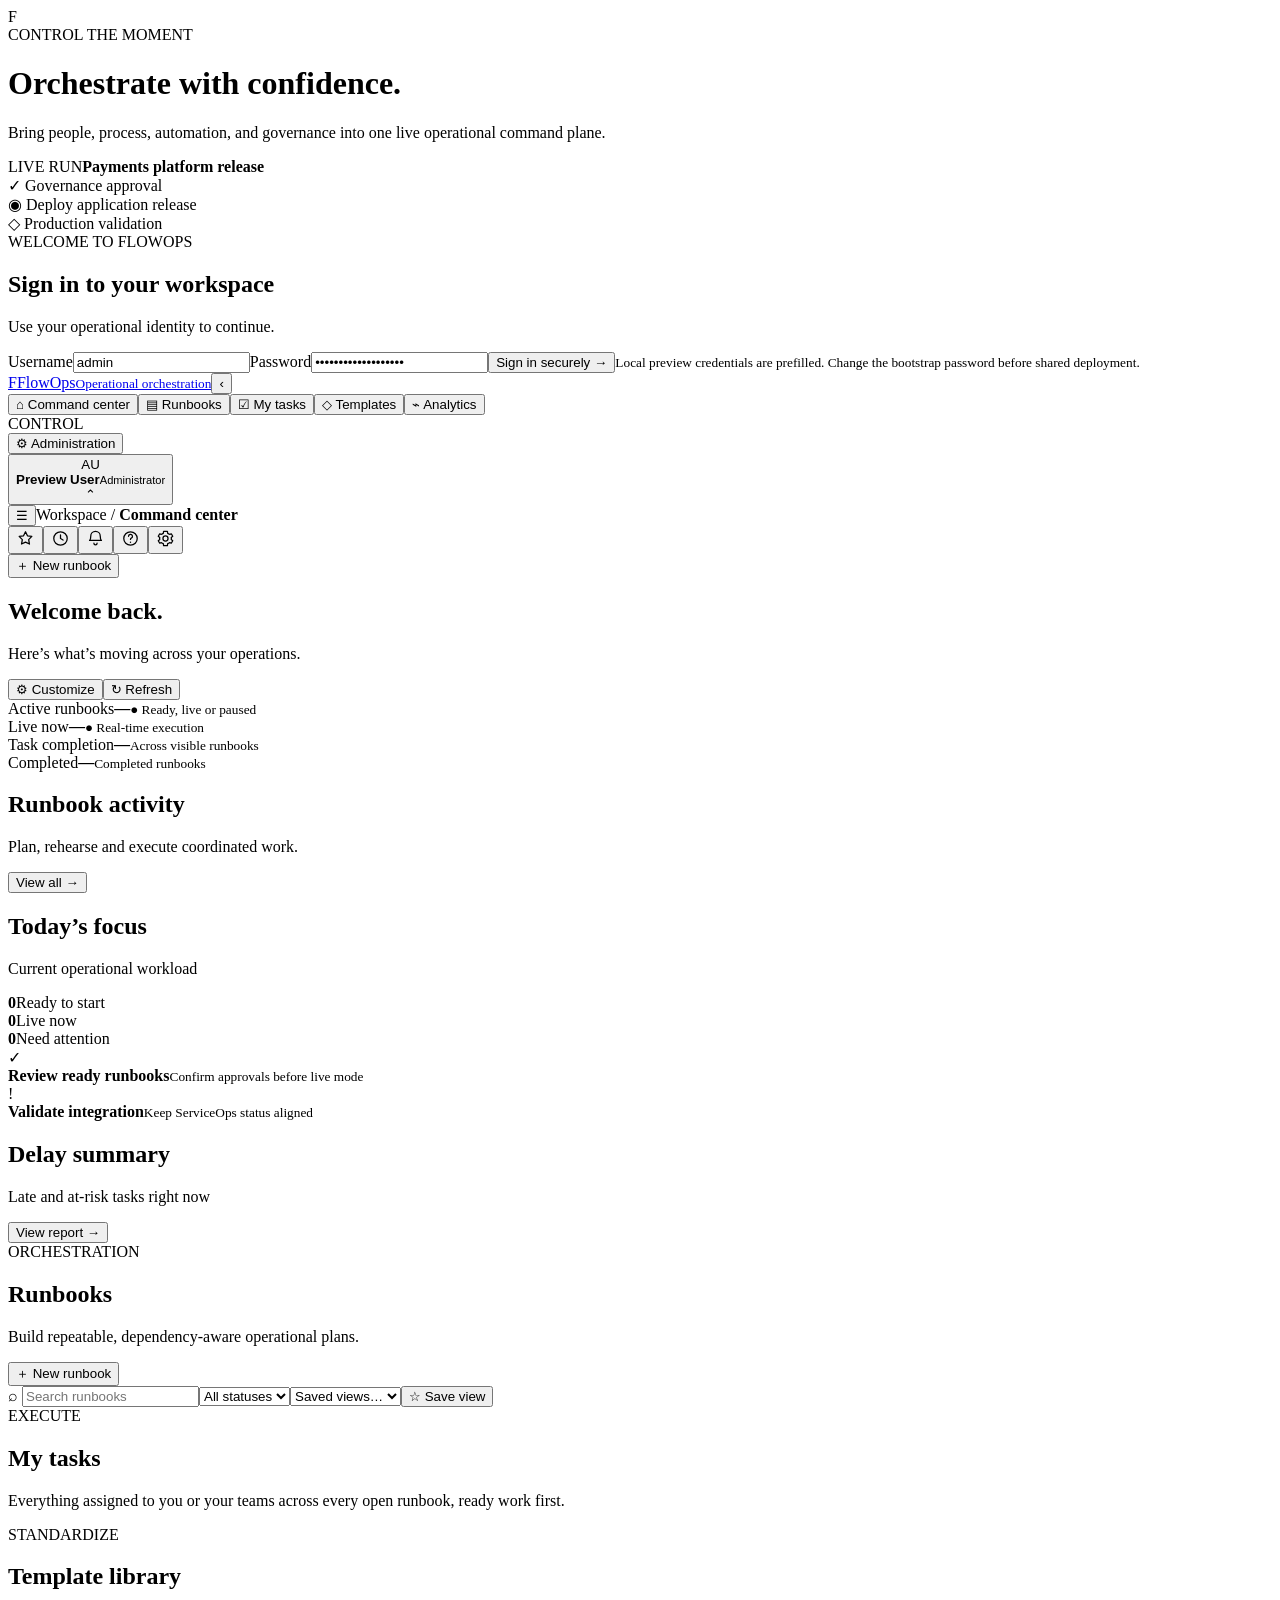
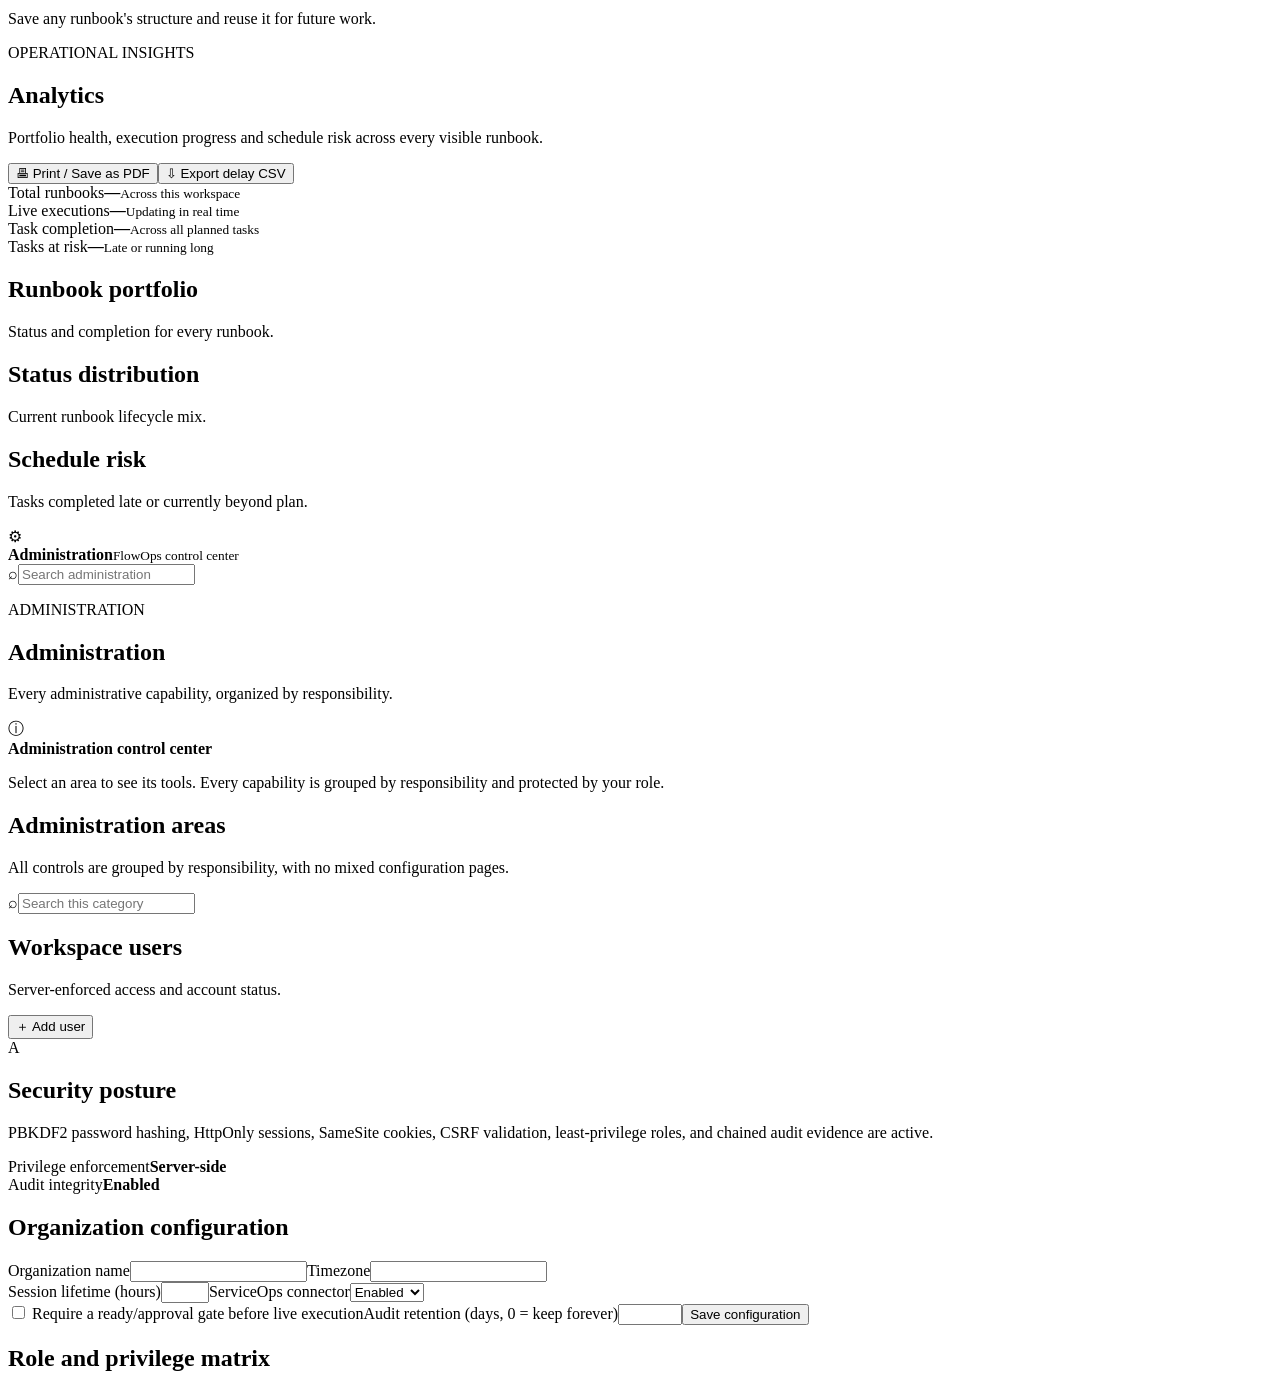
==== commit 03c2d6c2: "Add Cutover-parity execution features (v0.6.0) - Live vs rehearsal runs: rehearsals skip approval ga" ====
--- a/static/index.html
+++ b/static/index.html
@@ -1,12 +1,12 @@
 <!doctype html><html lang="en"><head><meta charset="utf-8"><meta name="viewport" content="width=device-width,initial-scale=1"><title>FlowOps · Operational orchestration</title><link rel="stylesheet" href="/styles.css"></head>
 <body><div id="loginScreen" class="login-screen"><div class="login-card"><div class="login-art"><span class="login-logo">F</span><div><span class="eyebrow light">CONTROL THE MOMENT</span><h1>Orchestrate with confidence.</h1><p>Bring people, process, automation, and governance into one live operational command plane.</p></div><div class="live-preview"><span>LIVE RUN</span><b>Payments platform release</b><div class="preview-line done">✓ Governance approval</div><div class="preview-line active">◉ Deploy application release</div><div class="preview-line">◇ Production validation</div></div></div><form id="loginForm"><span class="eyebrow">WELCOME TO FLOWOPS</span><h2>Sign in to your workspace</h2><p>Use your operational identity to continue.</p><label>Username<input name="username" autocomplete="username" value="admin" required></label><label>Password<input name="password" type="password" autocomplete="current-password" value="FlowOps!Preview2026" required></label><button class="primary login-button">Sign in securely →</button><small class="login-help">Local preview credentials are prefilled. Change the bootstrap password before shared deployment.</small></form></div></div><div class="shell app-hidden">
-<aside id="appSidebar"><a class="brand" href="#"><span class="brandmark">F</span><span>FlowOps<small id="workspaceName">Operational orchestration</small></span></a><button id="collapseSidebar" class="sidebar-collapse" type="button" aria-label="Collapse sidebar" aria-pressed="false">‹</button><nav aria-label="Primary navigation"><button class="nav active" data-view="home" title="Command center">⌂ <span>Command center</span></button><button class="nav" data-view="runbooks" title="Runbooks">▤ <span>Runbooks</span></button><button class="nav" data-view="templates" title="Templates">◇ <span>Templates</span></button><button class="nav" data-view="analytics" title="Analytics">⌁ <span>Analytics</span></button><div class="navlabel admin-only">CONTROL</div><button class="nav admin-only" data-view="admin" title="Administration">⚙ <span>Administration</span></button></nav><div class="account-area" id="profile"><div id="actingContext" class="acting-context" hidden>⚠ Acting as <b id="actingAsRole"></b></div><button id="accountMenuToggle" class="profile-open" type="button" aria-label="Open account menu" aria-haspopup="menu" aria-expanded="false"><div class="avatar">AU</div><div class="profile-copy"><strong>Preview User</strong><small>Administrator</small></div><span class="profile-chevron" aria-hidden="true">⌃</span></button><div id="accountMenu" class="account-menu" role="menu" hidden><div class="account-identity" role="presentation"><strong id="accountFullName">Preview User</strong><small id="accountEmail"></small></div><div class="account-role" role="presentation"><span>Current role</span><b id="accountCurrentRole">Administrator</b></div><button id="openProfile" role="menuitem">Profile</button><button id="accountSettings" role="menuitem">Account settings</button><button id="actingAs" role="menuitem" hidden>Switch role / workspace</button><hr><button id="logout" class="danger" role="menuitem">Sign out</button><small class="sidebar-version" id="sidebarVersion"></small></div></div></aside>
+<aside id="appSidebar"><a class="brand" href="#"><span class="brandmark">F</span><span>FlowOps<small id="workspaceName">Operational orchestration</small></span></a><button id="collapseSidebar" class="sidebar-collapse" type="button" aria-label="Collapse sidebar" aria-pressed="false">‹</button><nav aria-label="Primary navigation"><button class="nav active" data-view="home" title="Command center">⌂ <span>Command center</span></button><button class="nav" data-view="runbooks" title="Runbooks">▤ <span>Runbooks</span></button><button class="nav" data-view="mytasks" title="My tasks">☑ <span>My tasks</span></button><button class="nav" data-view="templates" title="Templates">◇ <span>Templates</span></button><button class="nav" data-view="analytics" title="Analytics">⌁ <span>Analytics</span></button><div class="navlabel admin-only">CONTROL</div><button class="nav admin-only" data-view="admin" title="Administration">⚙ <span>Administration</span></button></nav><div class="account-area" id="profile"><div id="actingContext" class="acting-context" hidden>⚠ Acting as <b id="actingAsRole"></b></div><button id="accountMenuToggle" class="profile-open" type="button" aria-label="Open account menu" aria-haspopup="menu" aria-expanded="false"><div class="avatar">AU</div><div class="profile-copy"><strong>Preview User</strong><small>Administrator</small></div><span class="profile-chevron" aria-hidden="true">⌃</span></button><div id="accountMenu" class="account-menu" role="menu" hidden><div class="account-identity" role="presentation"><strong id="accountFullName">Preview User</strong><small id="accountEmail"></small></div><div class="account-role" role="presentation"><span>Current role</span><b id="accountCurrentRole">Administrator</b></div><button id="openProfile" role="menuitem">Profile</button><button id="accountSettings" role="menuitem">Account settings</button><button id="actingAs" role="menuitem" hidden>Switch role / workspace</button><hr><button id="logout" class="danger" role="menuitem">Sign out</button><small class="sidebar-version" id="sidebarVersion"></small></div></div></aside>
 <main><header><div><button id="menu" aria-label="Toggle menu">☰</button><span class="crumb">Workspace / <b id="crumb">Command center</b></span></div><div class="header-actions"><div class="topbar-icons"><button class="ticon" id="favoritesBtn" aria-label="Favorites" title="Favorites"><svg viewBox="0 0 24 24" width="19" height="19" fill="none" stroke="currentColor" stroke-width="1.6" stroke-linejoin="round"><path d="M12 3.5l2.47 5.13 5.53.74-4 3.99 1 5.64L12 16.6l-5 2.4 1-5.64-4-3.99 5.53-.74z"/></svg></button><button class="ticon" id="recentBtn" aria-label="Recently viewed" title="Recently viewed"><svg viewBox="0 0 24 24" width="19" height="19" fill="none" stroke="currentColor" stroke-width="1.6" stroke-linecap="round"><circle cx="12" cy="12" r="8.5"/><path d="M12 7.5V12l3.2 2"/></svg></button><button class="ticon" id="notifBell" aria-label="Notifications" title="Notifications" aria-haspopup="true"><svg viewBox="0 0 24 24" width="19" height="19" fill="none" stroke="currentColor" stroke-width="1.6" stroke-linecap="round" stroke-linejoin="round"><path d="M6 9a6 6 0 1 1 12 0c0 4 1.5 5.5 1.5 5.5h-15S6 13 6 9z"/><path d="M10 18a2 2 0 0 0 4 0"/></svg></button><button class="ticon" id="helpBtn" aria-label="Help" title="Help"><svg viewBox="0 0 24 24" width="19" height="19" fill="none" stroke="currentColor" stroke-width="1.6"><circle cx="12" cy="12" r="8.5"/><path d="M9.5 9.3a2.5 2.5 0 1 1 3.5 2.3c-.8.4-1 .8-1 1.6" stroke-linecap="round" stroke-linejoin="round"/><circle cx="12" cy="16.7" r=".9" fill="currentColor" stroke="none"/></svg></button><button class="ticon" id="settingsShortcut" aria-label="Settings" title="Settings"><svg viewBox="0 0 24 24" width="19" height="19" fill="none" stroke="currentColor" stroke-width="1.6" stroke-linejoin="round"><path d="M12 15.2a3.2 3.2 0 1 0 0-6.4 3.2 3.2 0 0 0 0 6.4z"/><path d="M19.4 12a7.4 7.4 0 0 0-.13-1.36l1.86-1.45-1.8-3.12-2.19.74a7.5 7.5 0 0 0-2.36-1.36L14.4 3H9.6l-.38 2.45a7.5 7.5 0 0 0-2.36 1.36l-2.19-.74-1.8 3.12L4.73 10.64A7.4 7.4 0 0 0 4.6 12c0 .46.05.92.13 1.36l-1.86 1.45 1.8 3.12 2.19-.74a7.5 7.5 0 0 0 2.36 1.36L9.6 21h4.8l.38-2.45a7.5 7.5 0 0 0 2.36-1.36l2.19.74 1.8-3.12-1.86-1.45c.08-.44.13-.9.13-1.36z"/></svg></button></div><button class="primary" id="newRunbook">＋ New runbook</button></div></header>
 <section id="home" class="view active"><div class="welcome"><div><span class="eyebrow" id="todayLabel"></span><h1 id="dashboardGreeting">Welcome back.</h1><p>Here’s what’s moving across your operations. <span id="lastUpdated" class="last-updated"></span></p></div><div class="header-actions"><button class="secondary" id="customizeDashboard">⚙ Customize</button><button class="secondary" id="refresh">↻ Refresh</button></div></div><div class="metrics"><article><span>Active runbooks</span><strong id="mRunbooks">—</strong><small><b class="green">●</b> Ready, live or paused</small></article><article><span>Live now</span><strong id="mLive">—</strong><small><b class="pulse">●</b> Real-time execution</small></article><article><span>Task completion</span><strong id="mProgress">—</strong><small>Across visible runbooks</small></article><article><span>Completed</span><strong id="mComplete">—</strong><small>Completed runbooks</small></article></div><div class="grid" id="dashboardGrid"><article class="panel span2" id="widget-runbook_activity"><div class="panelhead"><div><h2>Runbook activity</h2><p>Plan, rehearse and execute coordinated work.</p></div><button class="link" data-view="runbooks">View all →</button></div><div id="runbookCards" class="runbook-list"></div></article><article class="panel" id="widget-today_readiness"><div class="panelhead"><div><h2>Today’s focus</h2><p>Current operational workload</p></div></div><div class="focus-stats"><div><strong id="focusReady">0</strong><span>Ready to start</span></div><div><strong id="focusLive">0</strong><span>Live now</span></div><div><strong id="focusAttention">0</strong><span>Need attention</span></div></div><div class="minirow"><span class="miniicon purple">✓</span><div><b>Review ready runbooks</b><small>Confirm approvals before live mode</small></div></div><div class="minirow"><span class="miniicon orange">!</span><div><b>Validate integration</b><small>Keep ServiceOps status aligned</small></div></div></article><article class="panel" id="widget-delay_summary"><div class="panelhead"><div><h2>Delay summary</h2><p>Late and at-risk tasks right now</p></div><button class="link" data-view="analytics">View report →</button></div><div id="delaySummary"></div></article></div></section>
 <dialog id="dashboardCustomizeModal"><form id="dashboardCustomizeForm"><div class="modalhead"><div><span class="eyebrow">COMMAND CENTER</span><h2>Customize dashboard</h2></div><button type="button" class="close-dashboard-customize" aria-label="Close">×</button></div><label class="toggle"><input type="checkbox" name="runbook_activity"> Runbook activity</label><label class="toggle"><input type="checkbox" name="today_readiness"> Today</label><label class="toggle"><input type="checkbox" name="delay_summary"> Delay summary</label><div class="modalactions"><button type="button" class="secondary close-dashboard-customize">Cancel</button><button class="primary">Save</button></div></form></dialog>
 <section id="runbooks" class="view"><div class="pagehead"><div><span class="eyebrow">ORCHESTRATION</span><h1>Runbooks</h1><p>Build repeatable, dependency-aware operational plans.</p></div><button class="primary new-trigger">＋ New runbook</button></div><div class="toolbar"><label>⌕ <input id="search" placeholder="Search runbooks"></label><select id="statusFilter"><option value="">All statuses</option><option>draft</option><option>ready</option><option>live</option><option>paused</option><option>complete</option></select><select id="savedViewSelect"><option value="">Saved views…</option></select><button class="secondary" id="saveViewBtn" title="Save current search and status filter as a view">☆ Save view</button></div><div id="runbookTable" class="table"></div></section>
 <section id="detail" class="view"><div id="detailContent"></div></section>
-<section id="templates" class="view"><div class="pagehead"><div><span class="eyebrow">STANDARDIZE</span><h1>Template library</h1><p>Save any runbook's structure and reuse it for future work.</p></div></div><div id="templateGrid" class="templategrid"></div></section>
+<section id="mytasks" class="view"><div class="pagehead"><div><span class="eyebrow">EXECUTE</span><h1>My tasks</h1><p>Everything assigned to you or your teams across every open runbook, ready work first.</p></div><span class="chip" id="myTaskCount"></span></div><div id="myTaskList"></div></section><section id="templates" class="view"><div class="pagehead"><div><span class="eyebrow">STANDARDIZE</span><h1>Template library</h1><p>Save any runbook's structure and reuse it for future work.</p></div></div><div id="templateGrid" class="templategrid"></div></section>
 <section id="analytics" class="view"><div class="pagehead"><div><span class="eyebrow">OPERATIONAL INSIGHTS</span><h1>Analytics</h1><p>Portfolio health, execution progress and schedule risk across every visible runbook.</p></div><div class="header-actions"><button class="secondary" id="printDelayReport">🖶 Print / Save as PDF</button><button class="secondary" id="exportDelayReportCsv">⇩ Export delay CSV</button></div></div><div class="analytics-metrics" aria-label="Portfolio metrics"><article><span>Total runbooks</span><strong id="analyticsTotal">—</strong><small>Across this workspace</small></article><article><span>Live executions</span><strong id="analyticsLive">—</strong><small>Updating in real time</small></article><article><span>Task completion</span><strong id="analyticsCompletion">—</strong><small>Across all planned tasks</small></article><article><span>Tasks at risk</span><strong id="analyticsRisk">—</strong><small>Late or running long</small></article></div><div class="analytics-grid"><article class="panel"><div class="panelhead"><div><h2>Runbook portfolio</h2><p>Status and completion for every runbook.</p></div></div><div id="analyticsPortfolio"></div></article><article class="panel"><div class="panelhead"><div><h2>Status distribution</h2><p>Current runbook lifecycle mix.</p></div></div><div id="analyticsDistribution" class="analytics-distribution"></div></article><article class="panel analytics-delays"><div class="panelhead"><div><h2>Schedule risk</h2><p>Tasks completed late or currently beyond plan.</p></div></div><div id="delayReportTable"></div></article></div></section>
 <section id="admin" class="view"><div class="admin-console"><aside class="admin-sidenav"><div class="admin-sidenav-head"><span class="admin-sidenav-icon">⚙</span><div><strong>Administration</strong><small>FlowOps control center</small></div></div><label class="admin-search"><span aria-hidden="true">⌕</span><input type="search" id="adminSearchInput" placeholder="Search administration"></label><nav class="admin-cat-nav" id="adminCatNav"></nav></aside><div class="admin-main"><div id="adminLanding"><p class="eyebrow" id="adminEyebrow">ADMINISTRATION</p><h1 id="adminHeading">Administration</h1><p id="adminSub">Every administrative capability, organized by responsibility.</p><nav class="admin-breadcrumb app-hidden" id="adminBreadcrumb"></nav><div class="admin-info-banner" id="adminScopeBanner"><span aria-hidden="true">ⓘ</span><div><strong>Administration control center</strong><p>Select an area to see its tools. Every capability is grouped by responsibility and protected by your role.</p></div></div><section class="admin-cat-grid-wrap" id="adminCatListWrap"><header><h2>Administration areas</h2><p>All controls are grouped by responsibility, with no mixed configuration pages.</p></header><div class="admin-cat-grid" id="adminCatList"></div></section><label class="admin-search admin-quick-find app-hidden" id="adminQuickFindWrap"><span aria-hidden="true">⌕</span><input type="search" id="adminQuickFind" placeholder="Search this category"></label><div class="admin-tool-grid app-hidden" id="adminToolGrid"></div></div><div id="adminPanesWrap" class="app-hidden"><nav class="admin-breadcrumb" id="adminToolBreadcrumb"></nav><div id="adminUsers" class="admin-pane"><div class="admin-grid"><article class="panel"><div class="panelhead"><div><h2>Workspace users</h2><p>Server-enforced access and account status.</p></div><button class="primary" id="showUserForm">＋ Add user</button></div><div id="usersTable" class="user-table"></div></article><article class="panel security-card"><span class="security-score">A</span><h2>Security posture</h2><p>PBKDF2 password hashing, HttpOnly sessions, SameSite cookies, CSRF validation, least-privilege roles, and chained audit evidence are active.</p><div class="kv"><span>Privilege enforcement</span><b class="green">Server-side</b></div><div class="kv"><span>Audit integrity</span><b class="green">Enabled</b></div></article></div></div><div id="adminSettings" class="admin-pane"><div class="admin-grid"><form id="settingsForm" class="panel settings-form"><h2>Organization configuration</h2><div class="formgrid"><label>Organization name<input name="workspace_name"></label><label>Timezone<input name="timezone"></label></div><div class="formgrid"><label>Session lifetime (hours)<input name="session_hours" type="number" min="1" max="24"></label><label>ServiceOps connector<select name="serviceops_enabled"><option value="true">Enabled</option><option value="false">Disabled</option></select></label></div><label class="toggle"><input name="require_approval" type="checkbox"> Require a ready/approval gate before live execution</label><label>Audit retention (days, 0 = keep forever)<input name="audit_retention_days" type="number" min="0" max="3650"></label><button class="primary">Save configuration</button></form><div id="deliveryStatus"></div></div></div><div id="adminRoles" class="admin-pane"><div class="panel"><h2>Role and privilege matrix</h2><div id="roleMatrix" class="role-matrix"></div></div></div><div id="adminConnections" class="admin-pane"><div id="connectionAdmin"></div></div><div id="adminSessions" class="admin-pane"><div id="sessionAdmin" class="panel"></div></div><div id="adminApiTokens" class="admin-pane"><div id="apiTokenAdmin"></div></div><div id="adminWebhooks" class="admin-pane"><div id="webhookAdmin"></div></div><div id="adminScopedRoles" class="admin-pane"><div id="scopedRoleAdmin"></div></div><div id="adminCentralTeams" class="admin-pane"><div id="centralTeamAdmin"></div></div><div id="adminCustomFields" class="admin-pane"><div id="customFieldAdmin"></div></div><div id="adminAudit" class="admin-pane"><div id="auditAdmin" class="panel"></div></div><div id="adminHealth" class="admin-pane"><div id="healthAdmin" class="panel"></div></div><div id="adminBackups" class="admin-pane"><div id="backupAdmin" class="panel"></div></div></div></div></div></section>
 </main></div><dialog id="profileModal"><div class="modalhead"><div><span class="eyebrow">MY ACCOUNT</span><h2>Profile</h2></div><button type="button" class="close-profile" aria-label="Close">×</button></div>
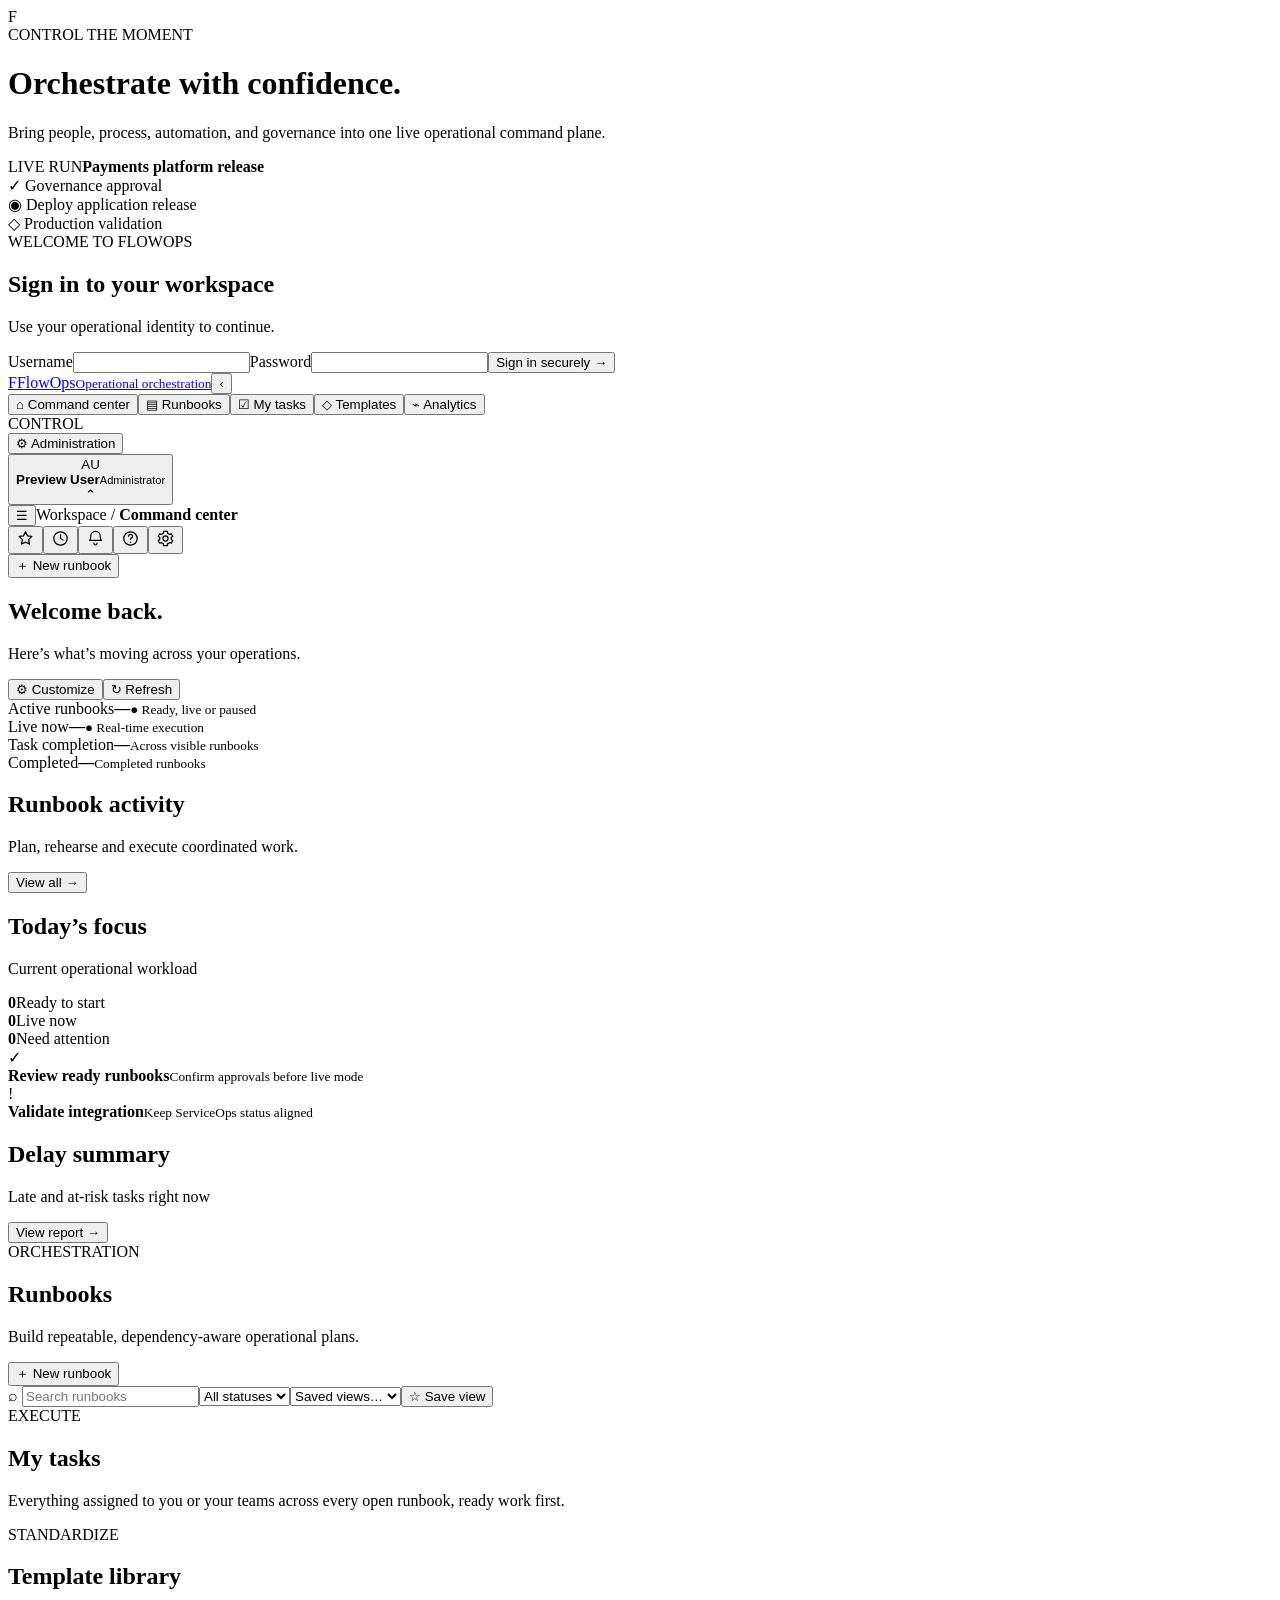
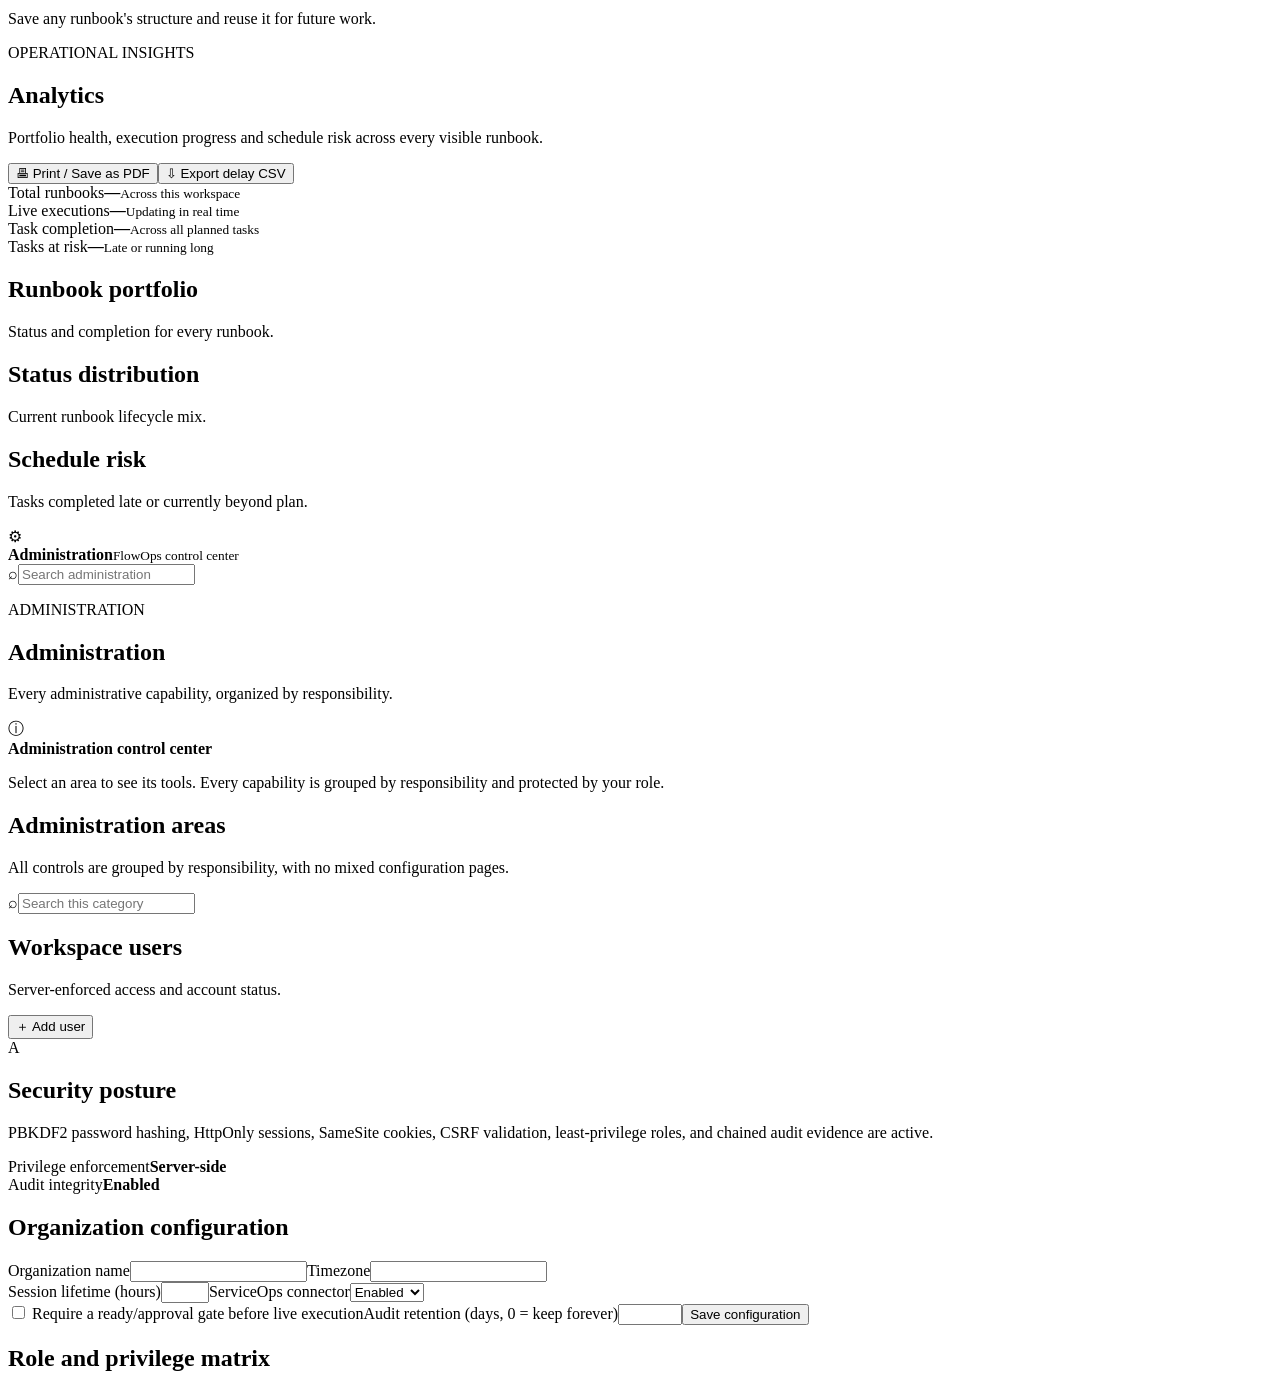
==== commit 3ecd2602: "Add the sign-in and identity UI - Sign-in page: no pre-filled credentials, a single sign-on button w" ====
--- a/static/index.html
+++ b/static/index.html
@@ -1,5 +1,5 @@
 <!doctype html><html lang="en"><head><meta charset="utf-8"><meta name="viewport" content="width=device-width,initial-scale=1"><title>FlowOps · Operational orchestration</title><link rel="stylesheet" href="/styles.css"></head>
-<body><div id="loginScreen" class="login-screen"><div class="login-card"><div class="login-art"><span class="login-logo">F</span><div><span class="eyebrow light">CONTROL THE MOMENT</span><h1>Orchestrate with confidence.</h1><p>Bring people, process, automation, and governance into one live operational command plane.</p></div><div class="live-preview"><span>LIVE RUN</span><b>Payments platform release</b><div class="preview-line done">✓ Governance approval</div><div class="preview-line active">◉ Deploy application release</div><div class="preview-line">◇ Production validation</div></div></div><form id="loginForm"><span class="eyebrow">WELCOME TO FLOWOPS</span><h2>Sign in to your workspace</h2><p>Use your operational identity to continue.</p><label>Username<input name="username" autocomplete="username" value="admin" required></label><label>Password<input name="password" type="password" autocomplete="current-password" value="FlowOps!Preview2026" required></label><button class="primary login-button">Sign in securely →</button><small class="login-help">Local preview credentials are prefilled. Change the bootstrap password before shared deployment.</small></form></div></div><div class="shell app-hidden">
+<body><div id="loginScreen" class="login-screen"><div class="login-card"><div class="login-art"><span class="login-logo">F</span><div><span class="eyebrow light">CONTROL THE MOMENT</span><h1>Orchestrate with confidence.</h1><p>Bring people, process, automation, and governance into one live operational command plane.</p></div><div class="live-preview"><span>LIVE RUN</span><b>Payments platform release</b><div class="preview-line done">✓ Governance approval</div><div class="preview-line active">◉ Deploy application release</div><div class="preview-line">◇ Production validation</div></div></div><form id="loginForm"><span class="eyebrow">WELCOME TO FLOWOPS</span><h2>Sign in to your workspace</h2><p>Use your operational identity to continue.</p><label>Username<input name="username" autocomplete="username" required></label><label>Password<input name="password" type="password" autocomplete="current-password" required></label><button class="primary login-button">Sign in securely →</button></form></div></div><div class="shell app-hidden">
 <aside id="appSidebar"><a class="brand" href="#"><span class="brandmark">F</span><span>FlowOps<small id="workspaceName">Operational orchestration</small></span></a><button id="collapseSidebar" class="sidebar-collapse" type="button" aria-label="Collapse sidebar" aria-pressed="false">‹</button><nav aria-label="Primary navigation"><button class="nav active" data-view="home" title="Command center">⌂ <span>Command center</span></button><button class="nav" data-view="runbooks" title="Runbooks">▤ <span>Runbooks</span></button><button class="nav" data-view="mytasks" title="My tasks">☑ <span>My tasks</span></button><button class="nav" data-view="templates" title="Templates">◇ <span>Templates</span></button><button class="nav" data-view="analytics" title="Analytics">⌁ <span>Analytics</span></button><div class="navlabel admin-only">CONTROL</div><button class="nav admin-only" data-view="admin" title="Administration">⚙ <span>Administration</span></button></nav><div class="account-area" id="profile"><div id="actingContext" class="acting-context" hidden>⚠ Acting as <b id="actingAsRole"></b></div><button id="accountMenuToggle" class="profile-open" type="button" aria-label="Open account menu" aria-haspopup="menu" aria-expanded="false"><div class="avatar">AU</div><div class="profile-copy"><strong>Preview User</strong><small>Administrator</small></div><span class="profile-chevron" aria-hidden="true">⌃</span></button><div id="accountMenu" class="account-menu" role="menu" hidden><div class="account-identity" role="presentation"><strong id="accountFullName">Preview User</strong><small id="accountEmail"></small></div><div class="account-role" role="presentation"><span>Current role</span><b id="accountCurrentRole">Administrator</b></div><button id="openProfile" role="menuitem">Profile</button><button id="accountSettings" role="menuitem">Account settings</button><button id="actingAs" role="menuitem" hidden>Switch role / workspace</button><hr><button id="logout" class="danger" role="menuitem">Sign out</button><small class="sidebar-version" id="sidebarVersion"></small></div></div></aside>
 <main><header><div><button id="menu" aria-label="Toggle menu">☰</button><span class="crumb">Workspace / <b id="crumb">Command center</b></span></div><div class="header-actions"><div class="topbar-icons"><button class="ticon" id="favoritesBtn" aria-label="Favorites" title="Favorites"><svg viewBox="0 0 24 24" width="19" height="19" fill="none" stroke="currentColor" stroke-width="1.6" stroke-linejoin="round"><path d="M12 3.5l2.47 5.13 5.53.74-4 3.99 1 5.64L12 16.6l-5 2.4 1-5.64-4-3.99 5.53-.74z"/></svg></button><button class="ticon" id="recentBtn" aria-label="Recently viewed" title="Recently viewed"><svg viewBox="0 0 24 24" width="19" height="19" fill="none" stroke="currentColor" stroke-width="1.6" stroke-linecap="round"><circle cx="12" cy="12" r="8.5"/><path d="M12 7.5V12l3.2 2"/></svg></button><button class="ticon" id="notifBell" aria-label="Notifications" title="Notifications" aria-haspopup="true"><svg viewBox="0 0 24 24" width="19" height="19" fill="none" stroke="currentColor" stroke-width="1.6" stroke-linecap="round" stroke-linejoin="round"><path d="M6 9a6 6 0 1 1 12 0c0 4 1.5 5.5 1.5 5.5h-15S6 13 6 9z"/><path d="M10 18a2 2 0 0 0 4 0"/></svg></button><button class="ticon" id="helpBtn" aria-label="Help" title="Help"><svg viewBox="0 0 24 24" width="19" height="19" fill="none" stroke="currentColor" stroke-width="1.6"><circle cx="12" cy="12" r="8.5"/><path d="M9.5 9.3a2.5 2.5 0 1 1 3.5 2.3c-.8.4-1 .8-1 1.6" stroke-linecap="round" stroke-linejoin="round"/><circle cx="12" cy="16.7" r=".9" fill="currentColor" stroke="none"/></svg></button><button class="ticon" id="settingsShortcut" aria-label="Settings" title="Settings"><svg viewBox="0 0 24 24" width="19" height="19" fill="none" stroke="currentColor" stroke-width="1.6" stroke-linejoin="round"><path d="M12 15.2a3.2 3.2 0 1 0 0-6.4 3.2 3.2 0 0 0 0 6.4z"/><path d="M19.4 12a7.4 7.4 0 0 0-.13-1.36l1.86-1.45-1.8-3.12-2.19.74a7.5 7.5 0 0 0-2.36-1.36L14.4 3H9.6l-.38 2.45a7.5 7.5 0 0 0-2.36 1.36l-2.19-.74-1.8 3.12L4.73 10.64A7.4 7.4 0 0 0 4.6 12c0 .46.05.92.13 1.36l-1.86 1.45 1.8 3.12 2.19-.74a7.5 7.5 0 0 0 2.36 1.36L9.6 21h4.8l.38-2.45a7.5 7.5 0 0 0 2.36-1.36l2.19.74 1.8-3.12-1.86-1.45c.08-.44.13-.9.13-1.36z"/></svg></button></div><button class="primary" id="newRunbook">＋ New runbook</button></div></header>
 <section id="home" class="view active"><div class="welcome"><div><span class="eyebrow" id="todayLabel"></span><h1 id="dashboardGreeting">Welcome back.</h1><p>Here’s what’s moving across your operations. <span id="lastUpdated" class="last-updated"></span></p></div><div class="header-actions"><button class="secondary" id="customizeDashboard">⚙ Customize</button><button class="secondary" id="refresh">↻ Refresh</button></div></div><div class="metrics"><article><span>Active runbooks</span><strong id="mRunbooks">—</strong><small><b class="green">●</b> Ready, live or paused</small></article><article><span>Live now</span><strong id="mLive">—</strong><small><b class="pulse">●</b> Real-time execution</small></article><article><span>Task completion</span><strong id="mProgress">—</strong><small>Across visible runbooks</small></article><article><span>Completed</span><strong id="mComplete">—</strong><small>Completed runbooks</small></article></div><div class="grid" id="dashboardGrid"><article class="panel span2" id="widget-runbook_activity"><div class="panelhead"><div><h2>Runbook activity</h2><p>Plan, rehearse and execute coordinated work.</p></div><button class="link" data-view="runbooks">View all →</button></div><div id="runbookCards" class="runbook-list"></div></article><article class="panel" id="widget-today_readiness"><div class="panelhead"><div><h2>Today’s focus</h2><p>Current operational workload</p></div></div><div class="focus-stats"><div><strong id="focusReady">0</strong><span>Ready to start</span></div><div><strong id="focusLive">0</strong><span>Live now</span></div><div><strong id="focusAttention">0</strong><span>Need attention</span></div></div><div class="minirow"><span class="miniicon purple">✓</span><div><b>Review ready runbooks</b><small>Confirm approvals before live mode</small></div></div><div class="minirow"><span class="miniicon orange">!</span><div><b>Validate integration</b><small>Keep ServiceOps status aligned</small></div></div></article><article class="panel" id="widget-delay_summary"><div class="panelhead"><div><h2>Delay summary</h2><p>Late and at-risk tasks right now</p></div><button class="link" data-view="analytics">View report →</button></div><div id="delaySummary"></div></article></div></section>
@@ -25,4 +25,4 @@
 </dialog>
 <dialog id="userModal"><form id="userForm"><div class="modalhead"><div><span class="eyebrow">IDENTITY & ACCESS</span><h2>Add workspace user</h2></div><button type="button" class="close-user" aria-label="Close">×</button></div><div class="formgrid"><label>Username<input name="username" required></label><label>Display name<input name="display_name" required></label></div><label>Email<input name="email" type="email"></label><div class="formgrid"><label>Role<select name="role"><option>Viewer</option><option>Operator</option><option>Runbook Manager</option><option>Administrator</option></select></label><label>Team<input name="team"></label></div><label>Temporary password<input name="password" type="password" minlength="12" required></label><div class="modalactions"><button type="button" class="secondary close-user">Cancel</button><button class="primary">Create user</button></div></form></dialog>
 <dialog id="runbookModal"><form id="runbookForm"><div class="modalhead"><div><span class="eyebrow">NEW OPERATION</span><h2>Create a runbook</h2></div><button type="button" class="close" aria-label="Close">×</button></div><label>Name<input name="name" required maxlength="160" placeholder="e.g. Core banking release"></label><label>Description<textarea name="description" rows="3" placeholder="What outcome will this runbook coordinate?"></textarea></label><div class="formgrid"><label>Owner<input name="owner" placeholder="Team or owner"></label><label>Scheduled start<input name="scheduled_at" type="datetime-local"></label></div><label>ServiceOps ticket <span>Optional</span><input name="serviceops_ticket" placeholder="CHG0001234"></label><div class="formgrid"><label>Folder <span>Optional</span><select name="folder_id"><option value="">No folder</option></select></label><label>Runbook type <span>Optional</span><select name="runbook_type_id"><option value="">No type</option></select></label></div><div class="modalactions"><button type="button" class="secondary close">Cancel</button><button class="primary">Create runbook</button></div></form></dialog>
-<dialog id="taskModal"><form id="taskForm"><div class="modalhead"><div><span class="eyebrow">ADD WORK</span><h2>Add a task</h2></div><button type="button" class="close-task" aria-label="Close">×</button></div><input type="hidden" name="runbook_id"><label>Task title<input name="title" required placeholder="Describe a clear action"></label><div class="formgrid"><label>Stream<input name="stream" value="General"></label><label>Duration (minutes)<input name="duration" type="number" min="1" value="15"></label></div><label>Owner<input name="owner" placeholder="Person or team"></label><label>Depends on <span>Optional, select multiple</span><select name="depends_on" multiple size="4"></select></label><label>If multiple dependencies <span>Only matters with 2+ selected above</span><select name="dependency_logic"><option value="and">AND — wait for ALL of them</option><option value="or">OR — start once ANY ONE finishes</option></select></label><div class="modalactions"><button type="button" class="secondary close-task">Cancel</button><button class="primary">Add task</button></div></form></dialog><div id="toast" role="status"></div><script src="/strings.js"></script><script src="/app.js"></script></body></html>
+<dialog id="taskModal"><form id="taskForm"><div class="modalhead"><div><span class="eyebrow">ADD WORK</span><h2>Add a task</h2></div><button type="button" class="close-task" aria-label="Close">×</button></div><input type="hidden" name="runbook_id"><label>Task title<input name="title" required placeholder="Describe a clear action"></label><div class="formgrid"><label>Stream<input name="stream" value="General"></label><label>Duration (minutes)<input name="duration" type="number" min="1" value="15"></label></div><label>Owner<input name="owner" placeholder="Person or team"></label><label>Depends on <span>Optional, select multiple</span><select name="depends_on" multiple size="4"></select></label><label>If multiple dependencies <span>Only matters with 2+ selected above</span><select name="dependency_logic"><option value="and">AND — wait for ALL of them</option><option value="or">OR — start once ANY ONE finishes</option></select></label><div class="modalactions"><button type="button" class="secondary close-task">Cancel</button><button class="primary">Add task</button></div></form></dialog><div id="toast" role="status"></div><script src="/strings.js"></script><script src="/app.js"></script><script src="/identity.js"></script></body></html>
